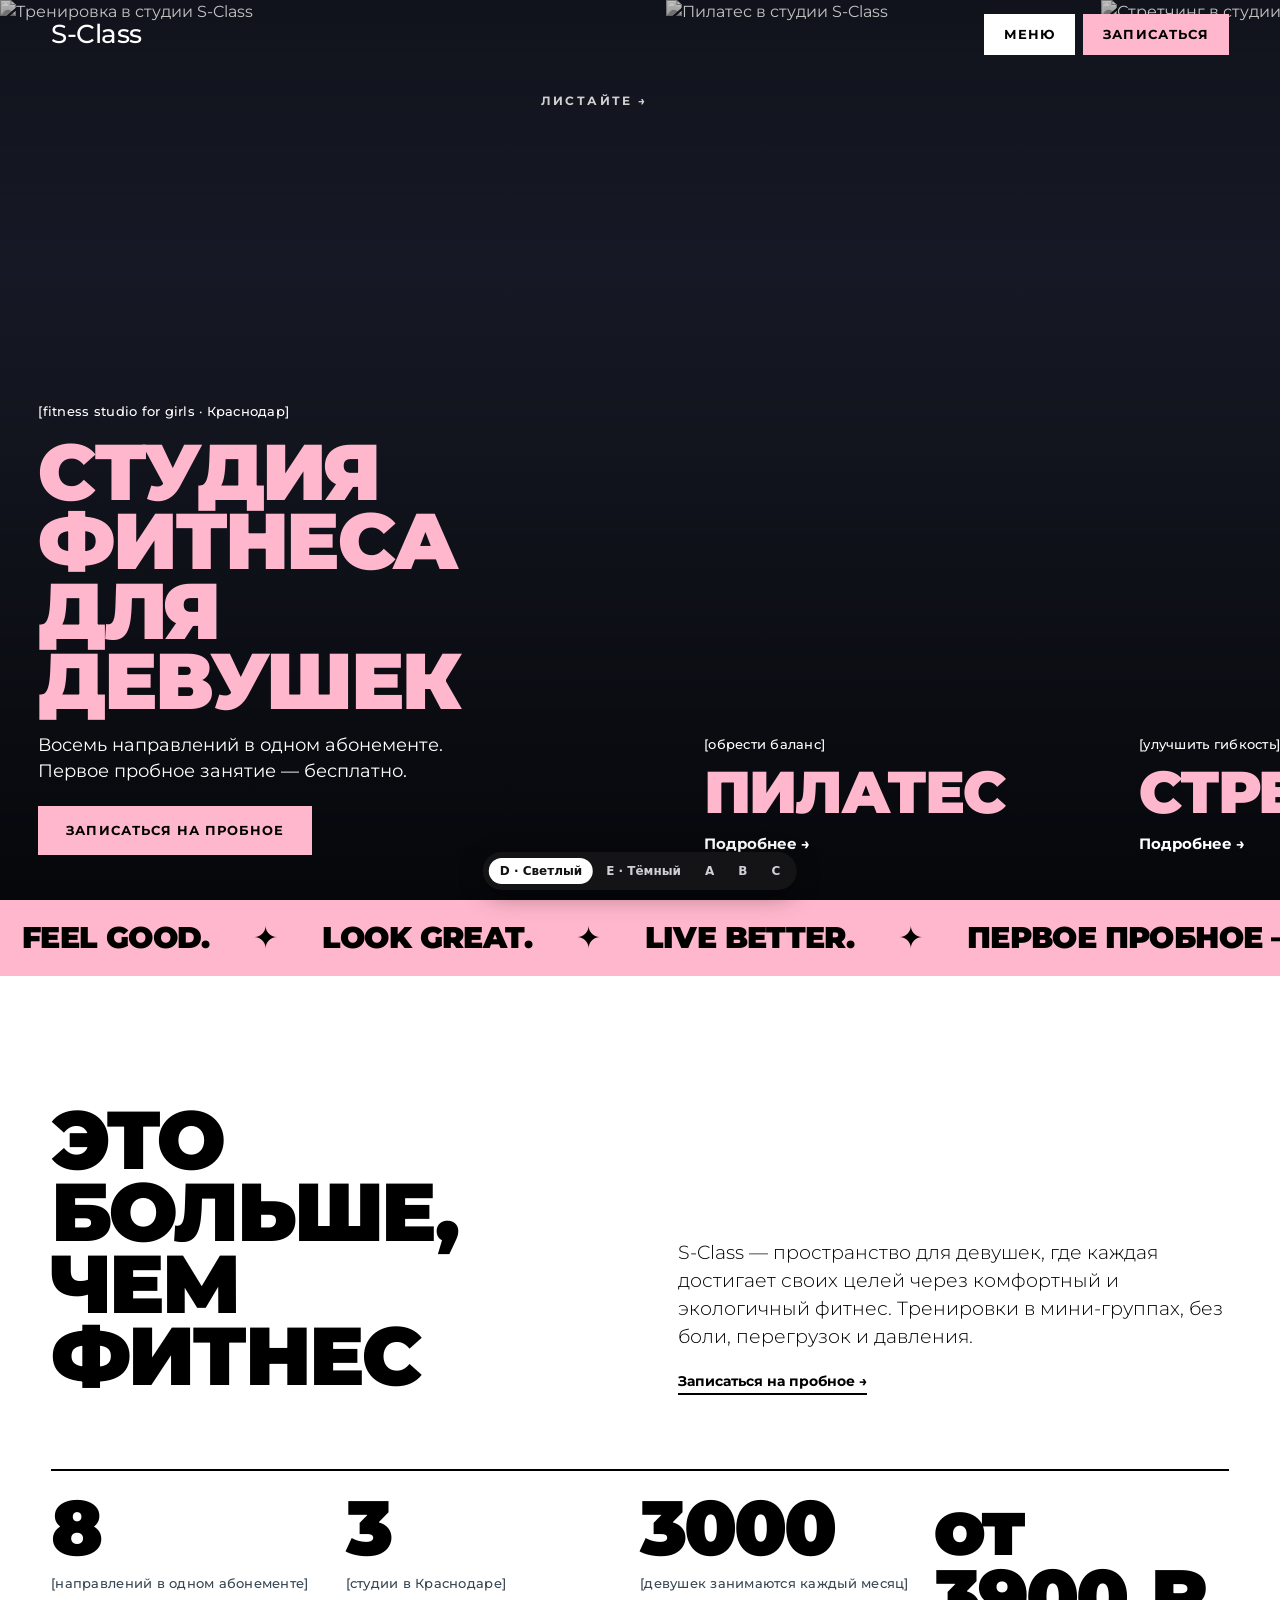
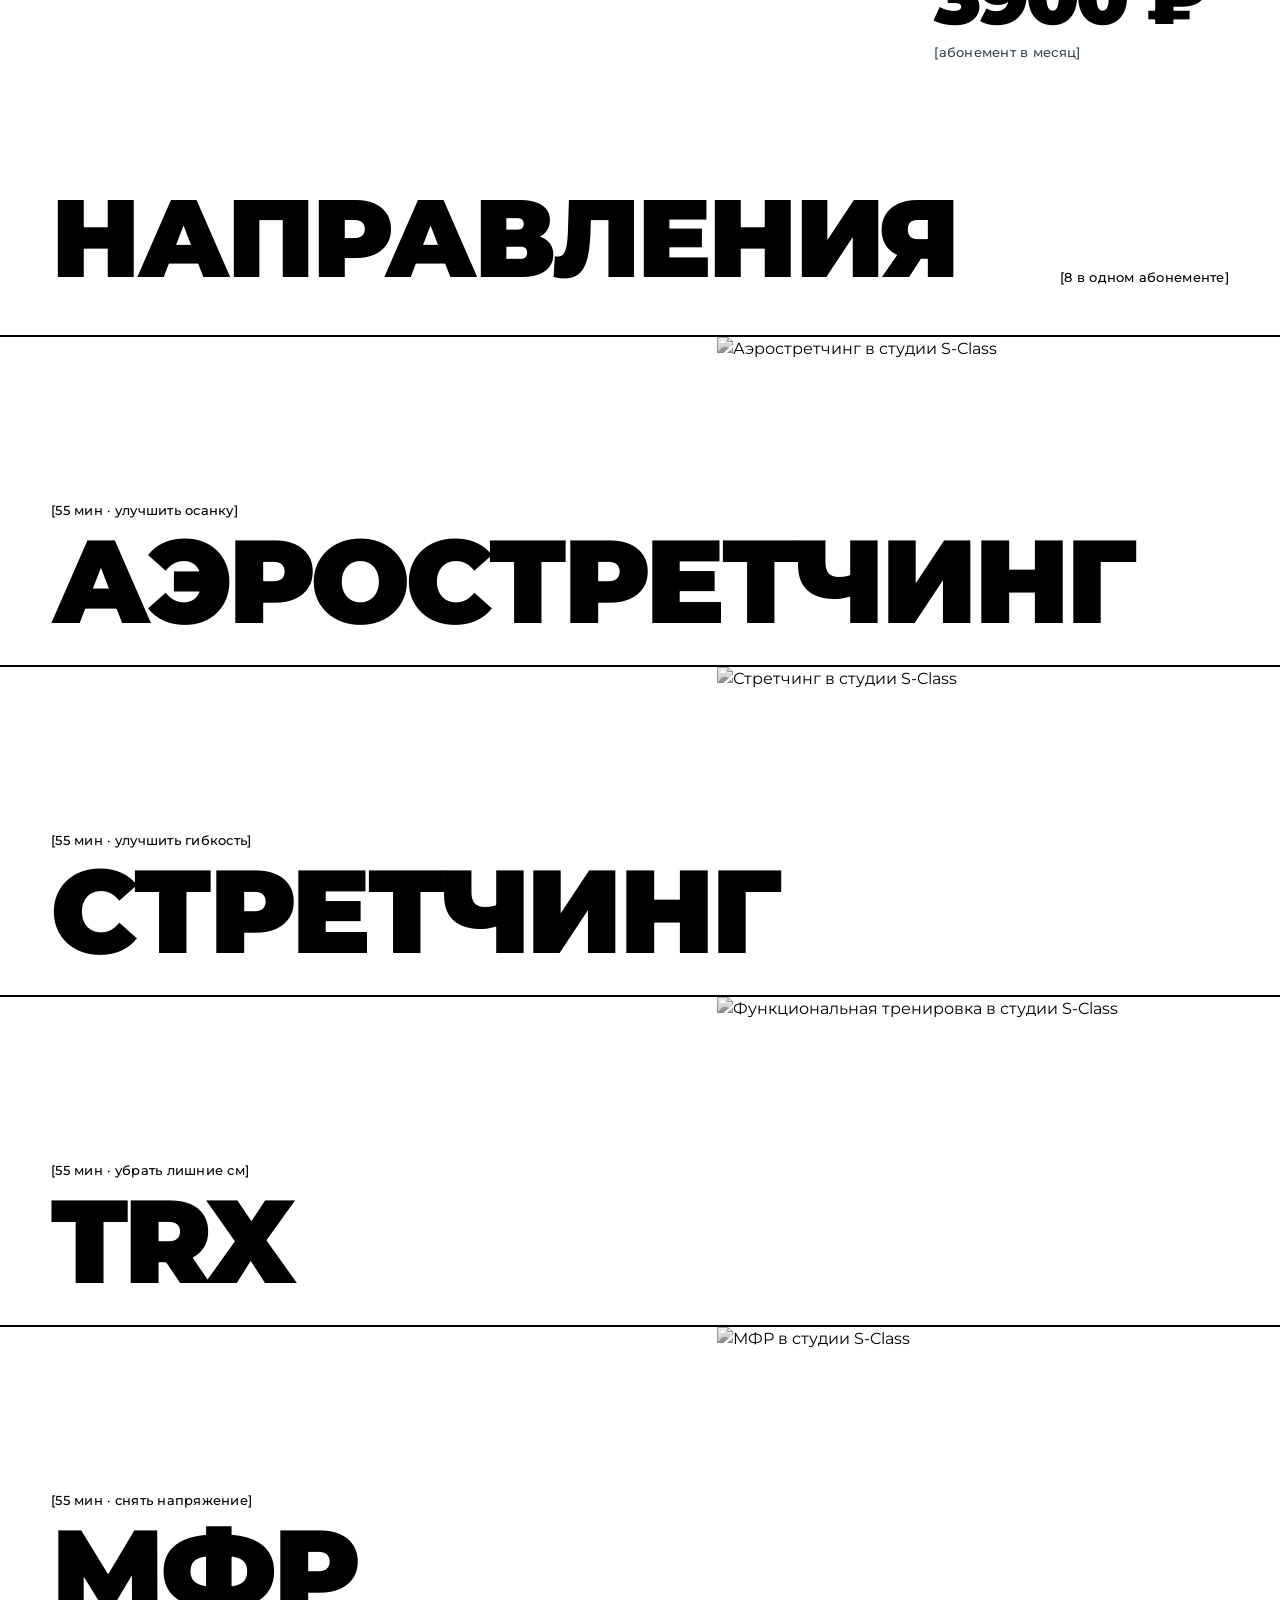
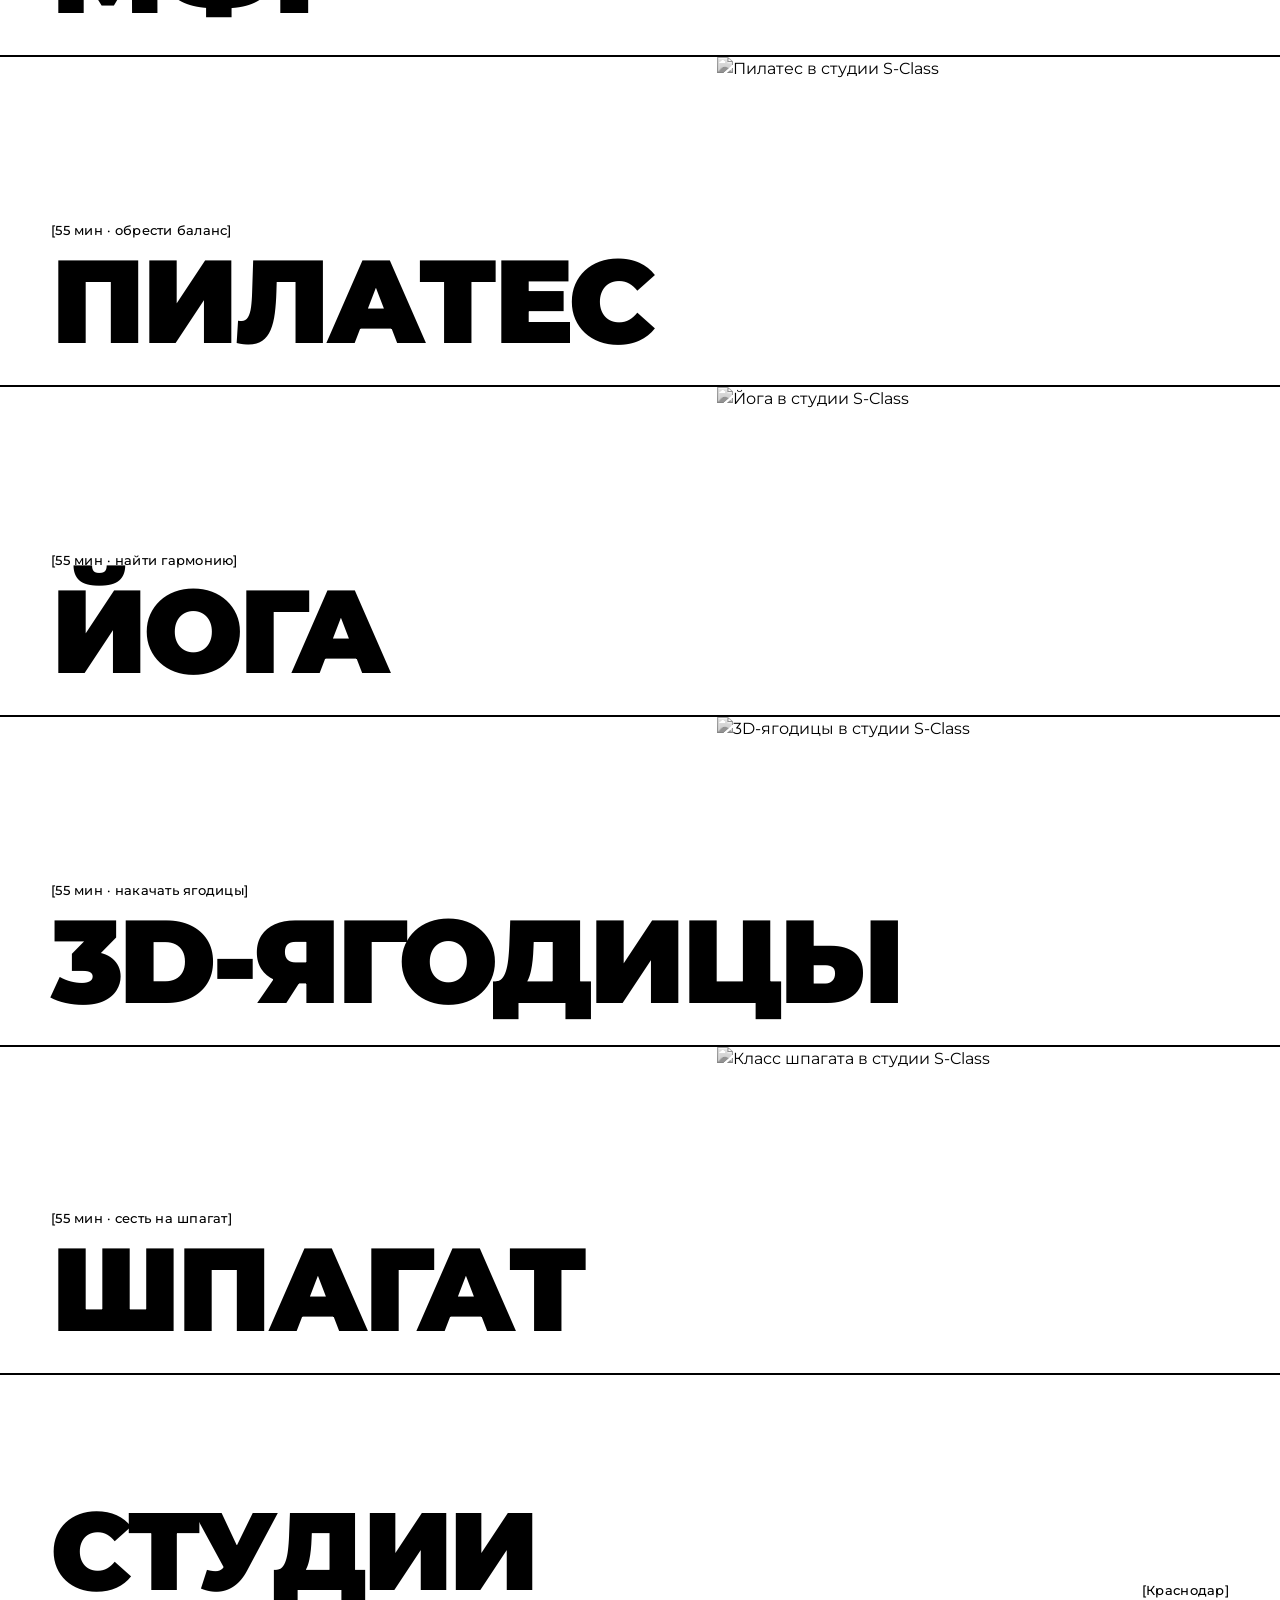
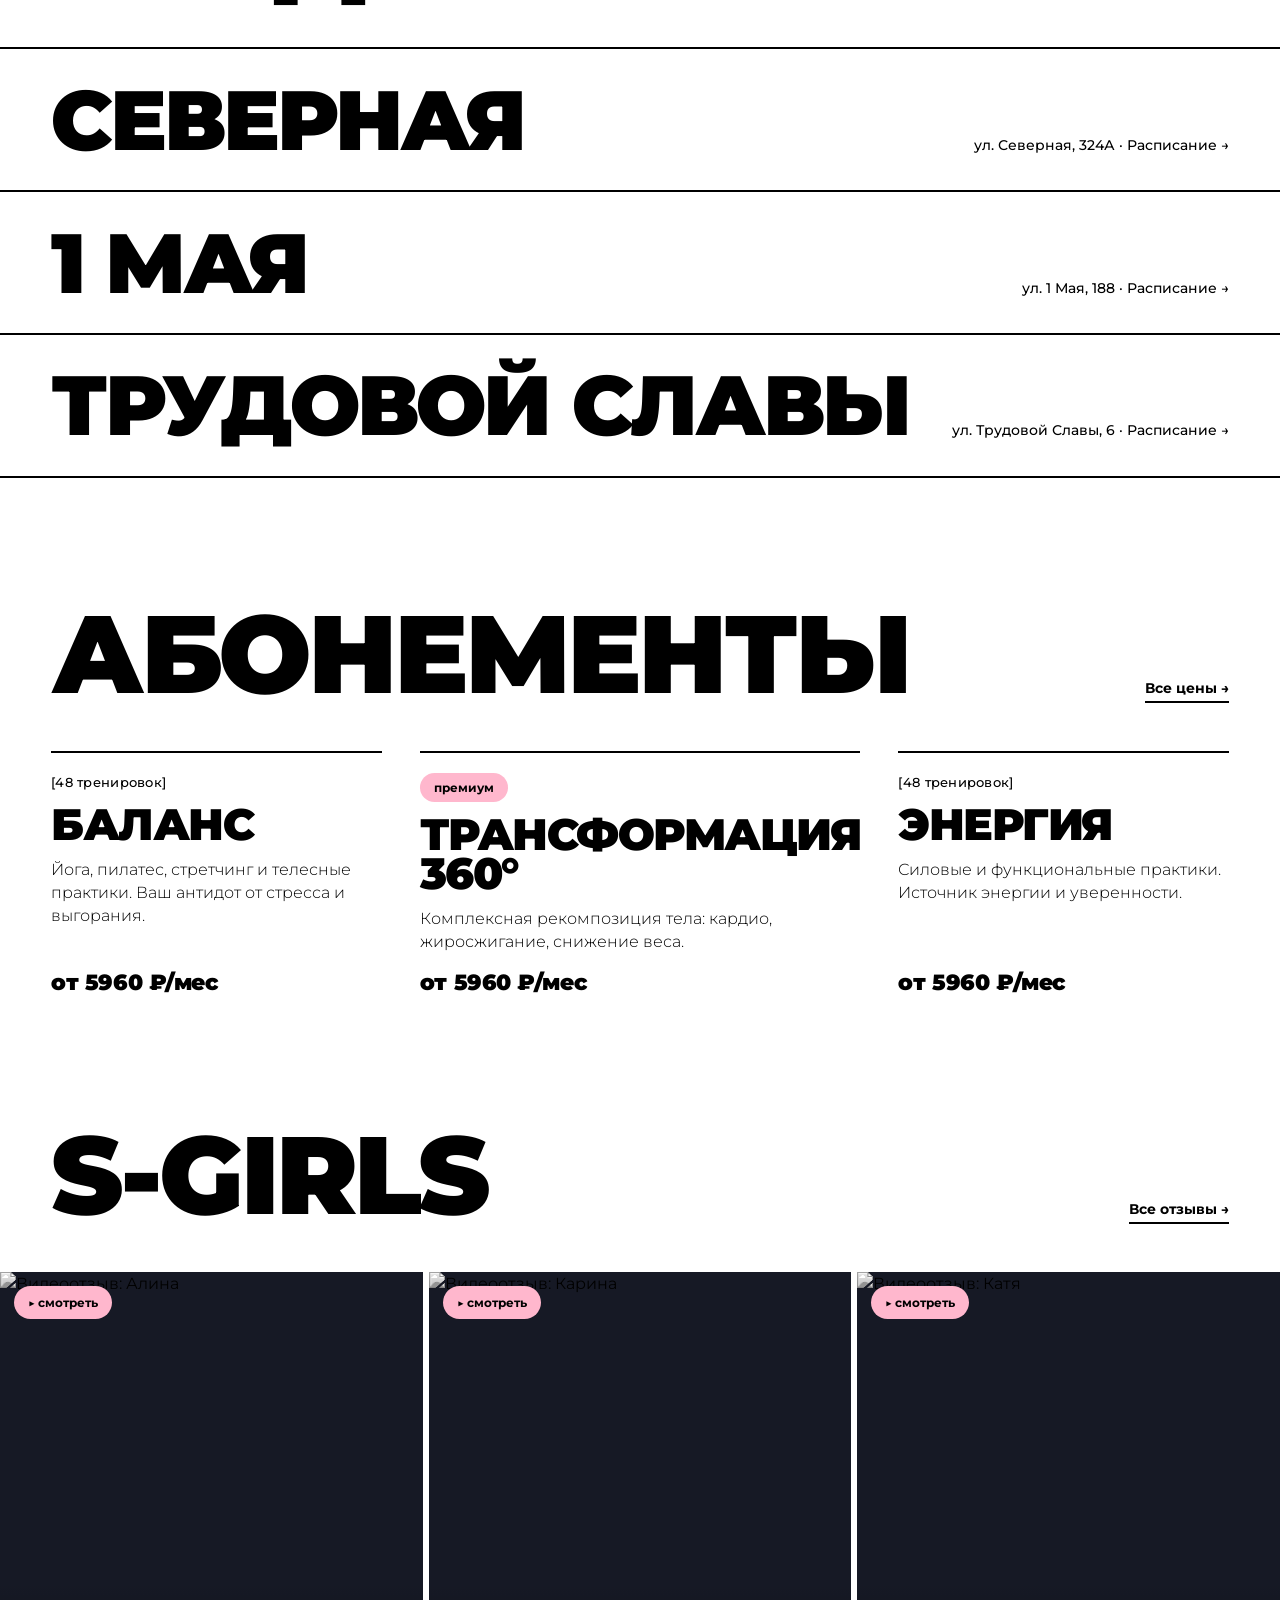
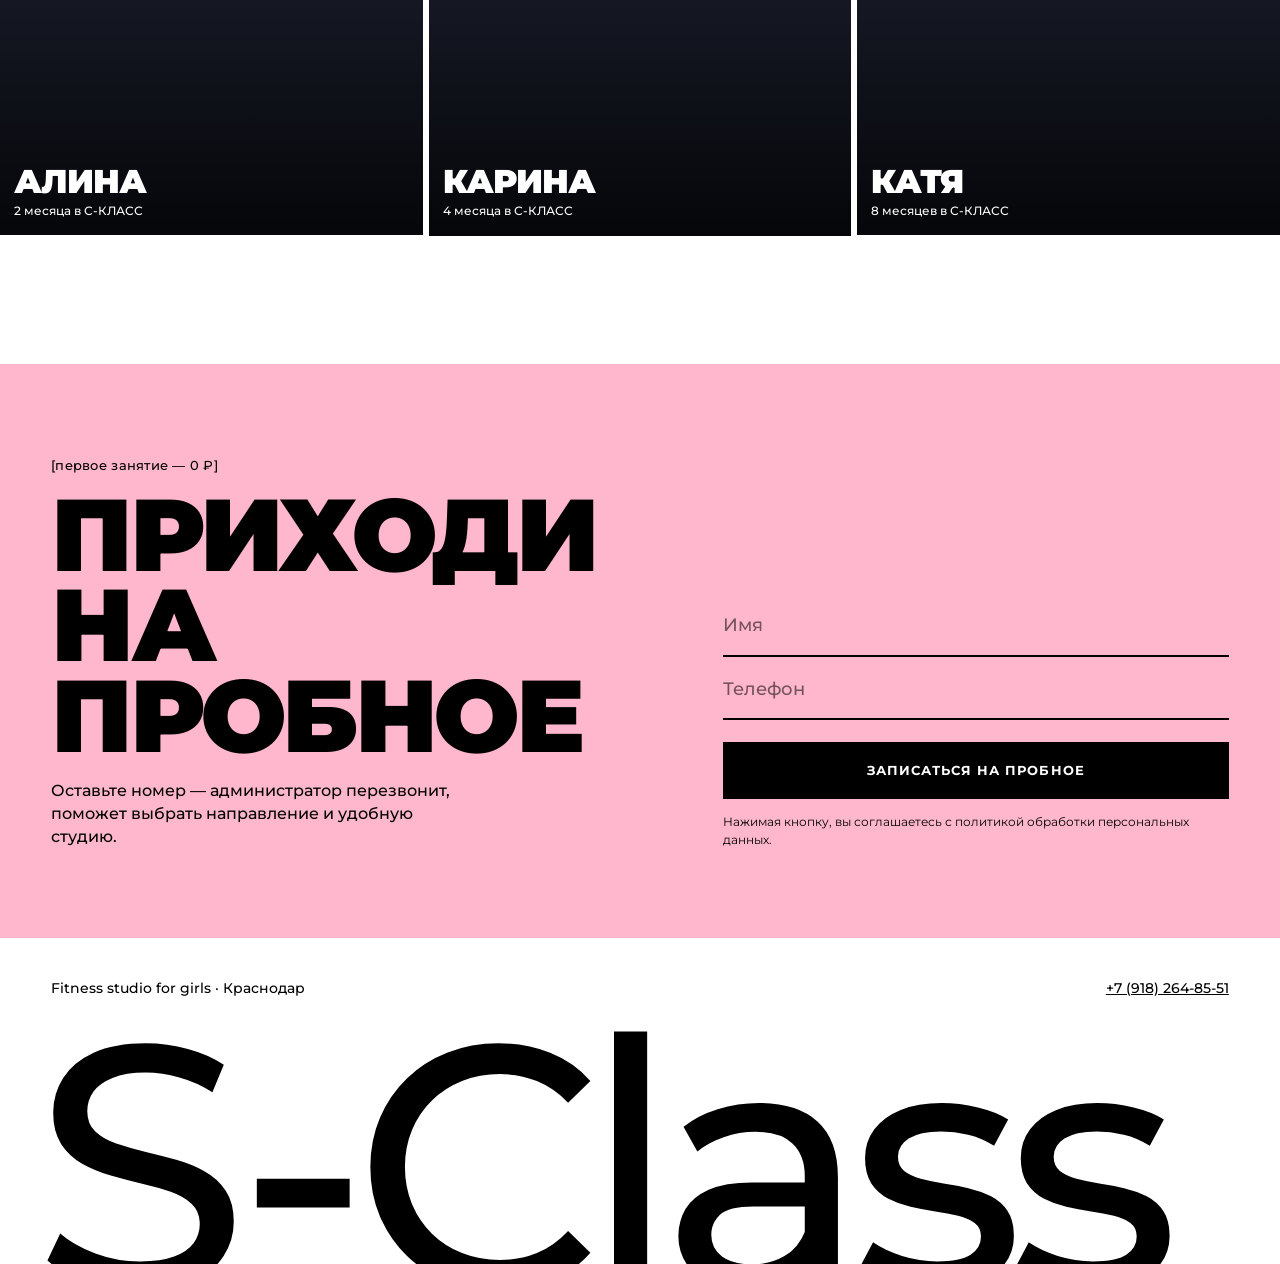
==== d.html @ 7b5b4746 "Add S-Class Krasnodar home page design variants Co-Authored-By: Claude Opus 5.5 <noreply@anthropic.c" ====
<!doctype html>
<html lang="ru">
<head>
<meta charset="utf-8">
<meta name="robots" content="noindex, nofollow">
<meta name="viewport" content="width=device-width, initial-scale=1">
<title>S-Class — фитнес-студия для девушек в Краснодаре</title>
<link rel="preconnect" href="https://fonts.googleapis.com">
<link rel="preconnect" href="https://fonts.gstatic.com" crossorigin>
<!-- Montserrat стоит вместо фирменного Muller: его нет в открытом доступе, нужны файлы шрифта -->
<link href="https://fonts.googleapis.com/css2?family=Montserrat:ital,wght@0,300;0,400;0,500;0,700;0,900;1,400&display=swap" rel="stylesheet">
<style>
  /* Палитра из брендбука */
  :root {
    --pink: #ffb7cd;        /* cherry blossom pink */
    --charcoal: #364652;
    --raisin: #161925;      /* raisin black */
    --bg: #ffffff; --ink: #000000; --muted: #364652; --line: #000000;
  }
  html[data-theme="dark"] { --bg: #000000; --ink: #ffffff; --muted: #9aa6b0; --line: #ffffff; }

  * { box-sizing: border-box; }
  html { scroll-behavior: smooth; }
  body { margin: 0; background: var(--bg); color: var(--ink); font: 400 16px/1.45 "Montserrat", system-ui, sans-serif; -webkit-font-smoothing: antialiased; overflow-x: clip; }
  img { display: block; max-width: 100%; }
  a { color: inherit; }
  .pad { padding-left: clamp(18px, 4vw, 56px); padding-right: clamp(18px, 4vw, 56px); }
  .big { font-weight: 900; text-transform: uppercase; line-height: .88; letter-spacing: -.035em; margin: 0; }
  .tag { font-size: 13px; font-weight: 500; letter-spacing: .02em; }     /* [подписи в скобках] — приём из брендбука */
  .tag::before { content: "["; } .tag::after { content: "]"; }
  .btn { display: inline-flex; align-items: center; justify-content: center; padding: 18px 28px; border: 0; background: var(--ink); color: var(--bg); font: 700 13px/1 "Montserrat", sans-serif; letter-spacing: .08em; text-transform: uppercase; text-decoration: none; cursor: pointer; transition: background .2s ease, color .2s ease; }
  .btn:hover { background: var(--pink); color: #000; }
  .arrow { font-weight: 700; font-size: 14px; text-decoration: none; border-bottom: 2px solid currentColor; padding-bottom: 3px; }

  /* Шапка: логотип и две прямоугольные кнопки, без плашки */
  header { position: fixed; top: 0; left: 0; right: 0; z-index: 30; display: flex; align-items: center; justify-content: space-between; padding-top: 14px; padding-bottom: 14px; color: #fff; transition: background .25s ease, color .25s ease; }
  header.solid { background: var(--bg); color: var(--ink); border-bottom: 2px solid var(--line); }
  .logo { font-weight: 500; font-size: 26px; letter-spacing: -.02em; text-decoration: none; }
  .head-actions { display: flex; gap: 8px; }
  header .btn { background: #fff; color: #000; padding: 14px 20px; }
  header .btn:last-child, header.solid .btn:last-child { background: var(--pink); color: #000; }
  header.solid .btn.menu { background: var(--ink); color: var(--bg); }
  /* служебный переключатель вариантов — внизу, чтобы не мешать шапке */
  .variant-switch { position: fixed !important; bottom: 10px; left: 50%; transform: translateX(-50%); border-radius: 999px; box-shadow: 0 6px 24px rgba(0,0,0,.35); }

  /* Первый экран: горизонтальные панели во всю высоту */
  .hero { display: flex; height: 100svh; min-height: 560px; overflow-x: auto; overflow-y: hidden; scroll-snap-type: x mandatory; scrollbar-width: none; }
  .hero::-webkit-scrollbar { display: none; }
  .panel { position: relative; flex: 0 0 84vw; scroll-snap-align: start; overflow: hidden; text-decoration: none; color: #fff; background: var(--raisin); }
  .panel img { position: absolute; inset: 0; width: 100%; height: 100%; object-fit: cover; filter: grayscale(1) contrast(1.08); transition: filter .6s ease, transform 1.2s ease; }
  .panel:hover img { filter: grayscale(0); transform: scale(1.03); }
  .panel::after { content: ""; position: absolute; inset: 0; background: linear-gradient(180deg, rgba(0,0,0,.25) 0%, rgba(0,0,0,0) 30%, rgba(0,0,0,.72) 100%); }
  .panel .txt { position: absolute; z-index: 1; left: clamp(18px, 3vw, 40px); right: clamp(18px, 3vw, 40px); bottom: clamp(28px, 5vh, 56px); }
  .panel h1, .panel h2 { color: var(--pink); font-size: clamp(40px, 8.4vw, 124px); }
  .panel .sub { display: block; margin-top: 14px; font-weight: 700; font-size: 15px; }
  .panel.first { flex-basis: 88vw; }
  .panel.first p { max-width: 26em; margin: 16px 0 22px; font-size: clamp(15px, 1.5vw, 18px); }
  .panel.first .btn { background: var(--pink); color: #000; }
  .panel.first .btn:hover { background: #fff; }
  .swipe { position: absolute; z-index: 2; right: 18px; top: 92px; font-size: 12px; font-weight: 700; letter-spacing: .2em; text-transform: uppercase; color: #fff; opacity: .8; }

  /* Бегущая строка — слоган из брендбука */
  .ticker { overflow: hidden; background: var(--pink); color: #000; padding: 16px 0; white-space: nowrap; }
  .ticker div { display: inline-block; font-weight: 900; font-size: clamp(18px, 2.6vw, 30px); letter-spacing: -.02em; text-transform: uppercase; animation: slide 26s linear infinite; }
  .ticker span { margin: 0 22px; }
  @keyframes slide { to { transform: translateX(-50%); } }

  section { padding-top: clamp(64px, 10vw, 140px); }
  .sec-head { display: flex; align-items: flex-end; justify-content: space-between; gap: 20px; margin-bottom: clamp(24px, 4vw, 48px); }
  .sec-head h2 { font-size: clamp(38px, 8.6vw, 132px); }

  .intro { display: grid; grid-template-columns: 1fr 1fr; gap: clamp(24px, 6vw, 96px); align-items: end; }
  .intro h2 { font-size: clamp(34px, 6.4vw, 96px); }
  .intro p { margin: 0 0 18px; font-size: clamp(16px, 1.5vw, 20px); font-weight: 300; max-width: 30em; }
  .facts { display: grid; grid-template-columns: repeat(4, 1fr); margin-top: clamp(40px, 6vw, 80px); border-top: 2px solid var(--line); }
  .fact { padding: 22px 16px 0 0; }
  .fact b { display: block; font-weight: 900; font-size: clamp(36px, 6vw, 88px); line-height: .9; letter-spacing: -.04em; }
  .fact .tag { display: block; margin-top: 12px; color: var(--muted); }

  /* Направления: строка = подпись + гигантское название поверх фото */
  .dir { position: relative; display: block; height: clamp(170px, 26vw, 330px); border-top: 2px solid var(--line); text-decoration: none; overflow: hidden; }
  .dir:last-child { border-bottom: 2px solid var(--line); }
  .dir img { position: absolute; top: 0; right: 0; width: 44%; height: 100%; object-fit: cover; filter: grayscale(1); transition: filter .5s ease, width .5s ease; }
  .dir:hover img { filter: grayscale(0); width: 52%; }
  .dir .txt { position: absolute; left: clamp(18px, 4vw, 56px); bottom: clamp(16px, 2.4vw, 32px); z-index: 1; mix-blend-mode: difference; color: #fff; }
  .dir .tag { display: block; margin-bottom: 10px; }
  .dir h3 { font-size: clamp(34px, 9.2vw, 148px); white-space: nowrap; }

  .studio { display: flex; align-items: baseline; justify-content: space-between; gap: 16px; padding: clamp(18px, 2.6vw, 34px) clamp(18px, 4vw, 56px); border-top: 2px solid var(--line); text-decoration: none; transition: background .25s ease, color .25s ease, padding .25s ease; }
  .studio:last-child { border-bottom: 2px solid var(--line); }
  .studio:hover { background: var(--pink); color: #000; padding-left: clamp(30px, 6vw, 96px); }
  .studio h3 { font-size: clamp(30px, 6.6vw, 104px); }
  .studio span { font-weight: 500; font-size: 14px; text-align: right; white-space: nowrap; }

  .progs { display: grid; grid-template-columns: repeat(3, 1fr); gap: clamp(20px, 3vw, 48px); }
  .prog { border-top: 2px solid var(--line); padding-top: 20px; display: flex; flex-direction: column; gap: 14px; }
  .prog h3 { font-size: clamp(26px, 3.4vw, 50px); }
  .prog p { margin: 0; font-weight: 300; flex: 1; }
  .prog .price { font-weight: 900; font-size: 22px; letter-spacing: -.02em; }
  .prog .pill { align-self: flex-start; padding: 6px 14px; border-radius: 999px; background: var(--pink); color: #000; font-size: 12px; font-weight: 700; }

  .revs { display: grid; grid-template-columns: repeat(3, 1fr); gap: 6px; }
  .rev { position: relative; aspect-ratio: 3 / 4; overflow: hidden; background: var(--raisin); }
  .rev img { width: 100%; height: 100%; object-fit: cover; filter: grayscale(1); transition: filter .5s ease; }
  .rev:hover img { filter: grayscale(0); }
  .rev::after { content: ""; position: absolute; inset: 0; background: linear-gradient(180deg, rgba(0,0,0,0) 55%, rgba(0,0,0,.75) 100%); pointer-events: none; }
  .rev .cap { position: absolute; z-index: 1; left: 14px; right: 14px; bottom: 14px; color: #fff; }
  .rev b { display: block; font-weight: 900; font-size: clamp(22px, 2.6vw, 36px); text-transform: uppercase; letter-spacing: -.03em; line-height: 1; }
  .rev small { font-size: 12px; font-weight: 500; }
  .rev .play { position: absolute; z-index: 1; top: 14px; left: 14px; padding: 8px 14px; border-radius: 999px; background: var(--pink); color: #000; font-size: 12px; font-weight: 700; }

  .cta { margin-top: clamp(64px, 10vw, 140px); padding-top: clamp(48px, 7vw, 96px); padding-bottom: clamp(48px, 7vw, 96px); background: var(--pink); color: #000; display: grid; grid-template-columns: 1.2fr 1fr; gap: clamp(28px, 5vw, 80px); align-items: end; }
  .cta h2 { font-size: clamp(40px, 8vw, 124px); }
  .cta p { margin: 18px 0 0; font-weight: 500; max-width: 26em; }
  form { display: grid; gap: 4px; }
  input { width: 100%; padding: 18px 0; border: 0; border-bottom: 2px solid #000; background: transparent; font: 500 18px/1.2 "Montserrat", sans-serif; color: #000; border-radius: 0; }
  input::placeholder { color: rgba(0,0,0,.55); }
  input:focus { outline: 0; border-bottom-width: 4px; }
  .cta .btn { margin-top: 18px; width: 100%; background: #000; color: #fff; padding: 22px; }
  .cta .btn:hover { background: #fff; color: #000; }
  .cta small { margin-top: 10px; font-size: 12px; }

  footer { padding-top: 40px; overflow: hidden; }
  footer .row { display: flex; flex-wrap: wrap; justify-content: space-between; gap: 14px; font-size: 14px; font-weight: 500; }
  .wordmark { font-weight: 500; font-size: 27vw; line-height: .8; letter-spacing: -.05em; white-space: nowrap; margin: 28px 0 -3vw -1.4vw; }

  /* Появление при прокрутке */
  .reveal { opacity: 0; transform: translateY(28px); transition: opacity .7s ease, transform .7s ease; }
  .reveal.in { opacity: 1; transform: none; }
  @media (prefers-reduced-motion: reduce) { .reveal { opacity: 1; transform: none; } .ticker div { animation: none; } html { scroll-behavior: auto; } }

  @media (min-width: 900px) {
    .panel { flex-basis: 34vw; } .panel.first { flex-basis: 52vw; }
    .panel h2 { font-size: clamp(40px, 4.6vw, 84px); }
    .panel h1 { font-size: clamp(56px, 6.2vw, 116px); }
  }
  @media (max-width: 760px) {
    .head-actions .menu { display: none; }
    .intro, .cta { grid-template-columns: 1fr; }
    .facts { grid-template-columns: repeat(2, 1fr); }
    .fact:nth-child(n+3) { border-top: 2px solid var(--line); margin-top: 22px; }
    .progs { grid-template-columns: 1fr; }
    .revs { grid-template-columns: repeat(3, 70vw); overflow-x: auto; scrollbar-width: none; }
    .studio { flex-direction: column; gap: 6px; }
    .studio span { text-align: left; }
    .sec-head { flex-direction: column; align-items: flex-start; }
  }
</style>
</head>
<body>

<header class="pad">
  <a class="logo" href="#">S-Class</a>
  <div class="head-actions">
    <a class="btn menu" href="#directions">Меню</a>
    <a class="btn" href="#cta">Записаться</a>
  </div>
</header>

<div class="hero" id="hero"></div>

<div class="ticker" aria-hidden="true"><div id="ticker"></div></div>

<section class="pad">
  <div class="intro reveal">
    <h2 class="big">Это больше, чем фитнес</h2>
    <div>
      <p>S-Class — пространство для девушек, где каждая достигает своих целей через комфортный и экологичный фитнес. Тренировки в мини-группах, без боли, перегрузок и давления.</p>
      <a class="arrow" href="#cta">Записаться на пробное →</a>
    </div>
  </div>
  <div class="facts reveal" id="facts"></div>
</section>

<section id="directions">
  <div class="sec-head pad reveal"><h2 class="big">Направ&shy;ления</h2><span class="tag">8 в одном абонементе</span></div>
  <div id="dirs"></div>
</section>

<section id="studios">
  <div class="sec-head pad reveal"><h2 class="big">Студии</h2><span class="tag">Краснодар</span></div>
  <div id="studioList"></div>
</section>

<section class="pad" id="programs">
  <div class="sec-head reveal"><h2 class="big">Абоне&shy;менты</h2><a class="arrow" href="#">Все цены →</a></div>
  <div class="progs reveal" id="progs"></div>
</section>

<section id="reviews">
  <div class="sec-head pad reveal"><h2 class="big">S-Girls</h2><a class="arrow" href="#">Все отзывы →</a></div>
  <div class="revs" id="revs"></div>
</section>

<div class="cta pad" id="cta">
  <div>
    <span class="tag">первое занятие — 0 ₽</span>
    <h2 class="big" style="margin-top:14px">Приходи на пробное</h2>
    <p>Оставьте номер — администратор перезвонит, поможет выбрать направление и удобную студию.</p>
  </div>
  <form>
    <input type="text" placeholder="Имя" autocomplete="name" required>
    <input type="tel" placeholder="Телефон" autocomplete="tel" required>
    <button class="btn" type="submit">Записаться на пробное</button>
    <small>Нажимая кнопку, вы соглашаетесь с политикой обработки персональных данных.</small>
  </form>
</div>

<footer class="pad">
  <div class="row"><span>Fitness studio for girls · Краснодар</span><a data-phone></a></div>
  <div class="wordmark" aria-hidden="true">S-Class</div>
</footer>

<script src="data.js"></script>
<script>
  if (new URLSearchParams(location.search).get('t') === 'dark') document.documentElement.dataset.theme = 'dark';
  const S = window.SC;
  const SHORT = { 'Функциональная тренировка': 'TRX', 'Класс шпагата': 'Шпагат' };
  const short = (n) => SHORT[n] || n;

  document.querySelectorAll('[data-phone]').forEach((a) => { a.textContent = S.phone; a.href = S.phoneHref; });

  const d = S.directions;
  document.getElementById('hero').innerHTML = `
    <div class="panel first">
      <img src="${S.hero}" alt="Тренировка в студии S-Class">
      <div class="txt">
        <span class="tag">fitness studio for girls · Краснодар</span>
        <h1 class="big" style="margin-top:14px">Студия фитнеса для девушек</h1>
        <p>Восемь направлений в одном абонементе. Первое пробное занятие — бесплатно.</p>
        <a class="btn" href="#cta">Записаться на пробное</a>
      </div>
      <span class="swipe">листайте →</span>
    </div>` +
    [d[4], d[1], d[0], d[2]].map((x) => `
    <a class="panel" href="#directions">
      <img src="${x.img}" alt="${x.name} в студии S-Class" loading="lazy">
      <div class="txt"><span class="tag">${x.goal.toLowerCase()}</span><h2 class="big" style="margin-top:12px">${short(x.name)}</h2><span class="sub">Подробнее →</span></div>
    </a>`).join('');

  const line = ['Feel good.', 'Look great.', 'Live better.', 'Первое пробное — 0 ₽'].map((t) => `<span>${t}</span><span>✦</span>`).join('');
  document.getElementById('ticker').innerHTML = line.repeat(6);

  document.getElementById('facts').innerHTML = S.facts.map((f) => `<div class="fact"><b>${f.n}</b><span class="tag">${f.t}</span></div>`).join('');
  document.getElementById('dirs').innerHTML = d.map((x) => `
    <a class="dir reveal" href="#"><img src="${x.img}" alt="${x.name} в студии S-Class" loading="lazy">
      <div class="txt"><span class="tag">55 мин · ${x.goal.toLowerCase()}</span><h3 class="big">${short(x.name)}</h3></div></a>`).join('');
  document.getElementById('studioList').innerHTML = S.studios.map((s) => `<a class="studio reveal" href="#"><h3 class="big">${s.name}</h3><span>${s.addr} · Расписание →</span></a>`).join('');
  document.getElementById('progs').innerHTML = S.programs.map((p) => `<div class="prog">${p.top ? '<span class="pill">премиум</span>' : '<span class="tag">48 тренировок</span>'}<h3 class="big">${p.name}</h3><p>${p.text}</p><div class="price">${p.price}</div></div>`).join('');
  document.getElementById('revs').innerHTML = S.reviews.map((r) => `<div class="rev"><img src="${r.img}" alt="Видеоотзыв: ${r.name}" loading="lazy"><span class="play">▶ смотреть</span><div class="cap"><div><b>${r.name}</b><small>${r.time}</small></div></div></div>`).join('');

  const head = document.querySelector('header');
  const hero = document.getElementById('hero');
  const onScroll = () => head.classList.toggle('solid', scrollY > hero.offsetHeight - 70);
  addEventListener('scroll', onScroll, { passive: true }); onScroll();

  const io = new IntersectionObserver((entries) => entries.forEach((e) => { if (e.isIntersecting) { e.target.classList.add('in'); io.unobserve(e.target); } }), { threshold: 0.12 });
  document.querySelectorAll('.reveal').forEach((el) => io.observe(el));
</script>
</body>
</html>
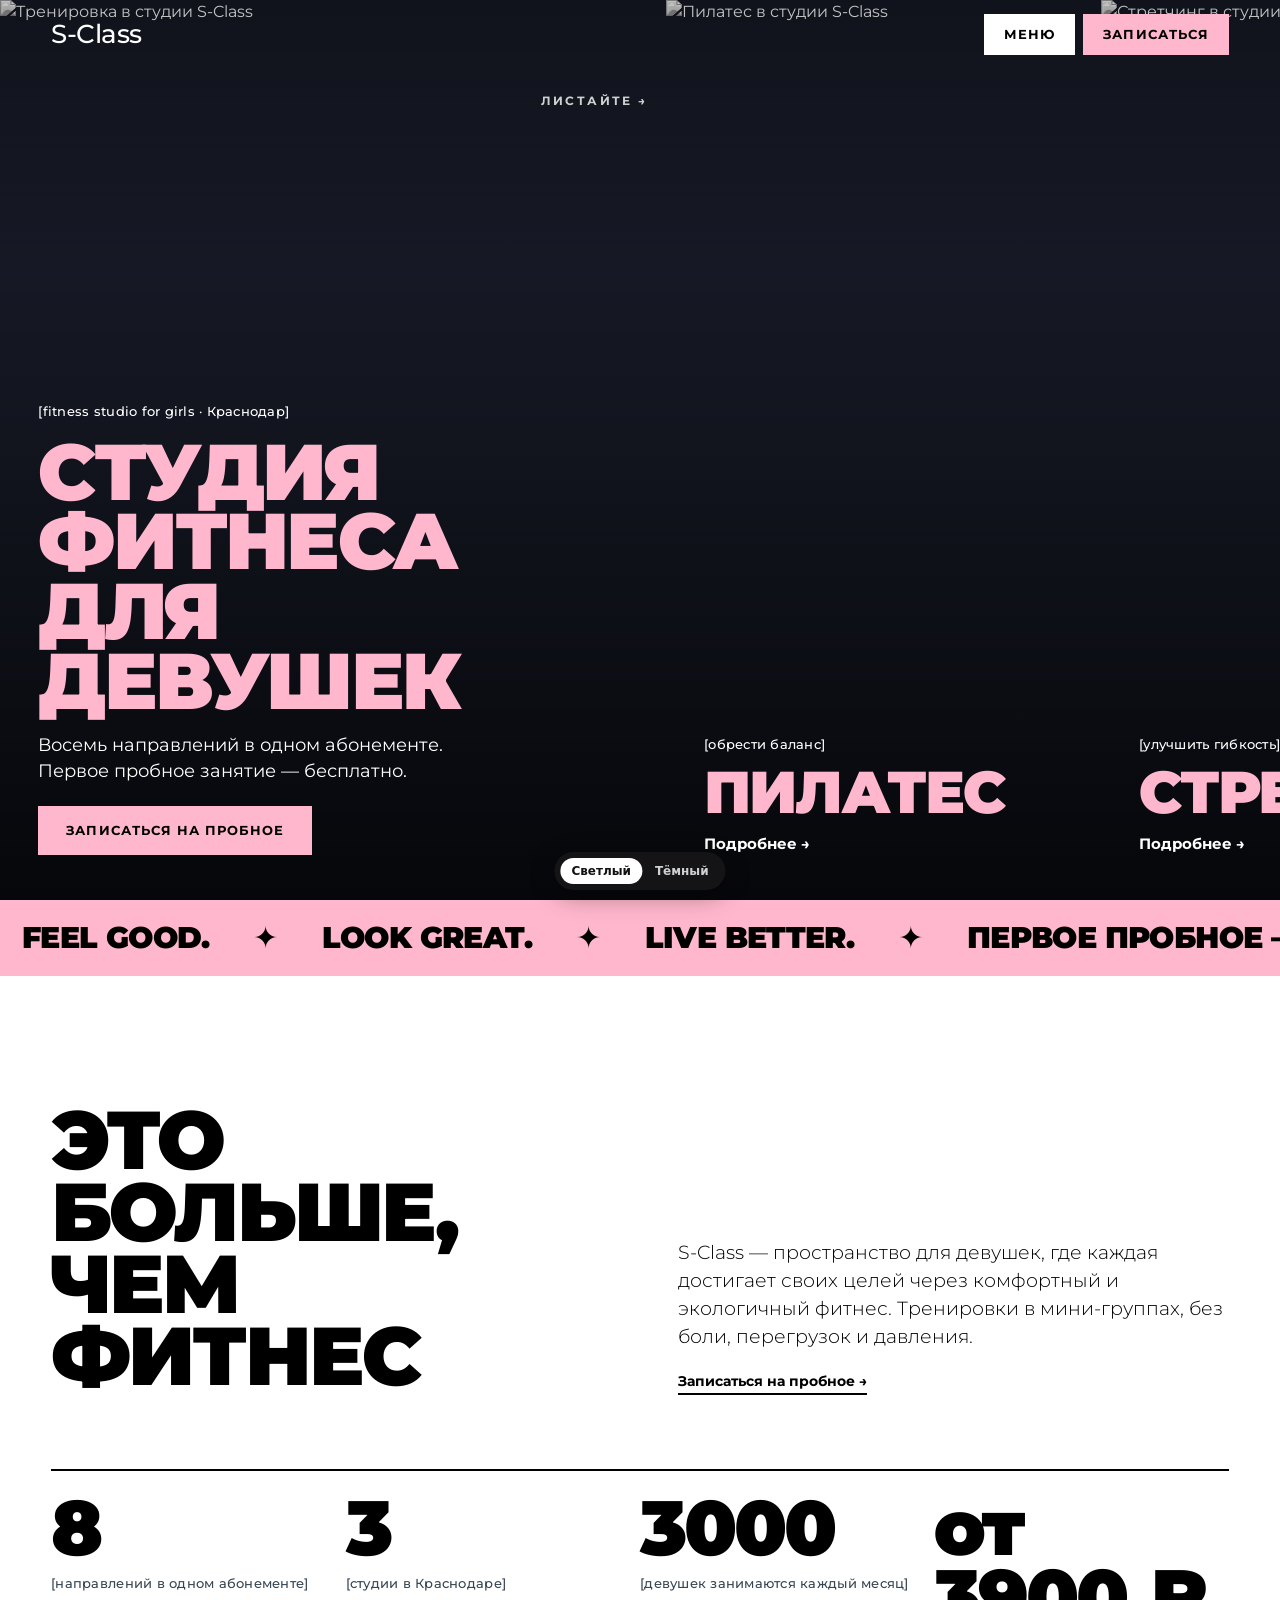
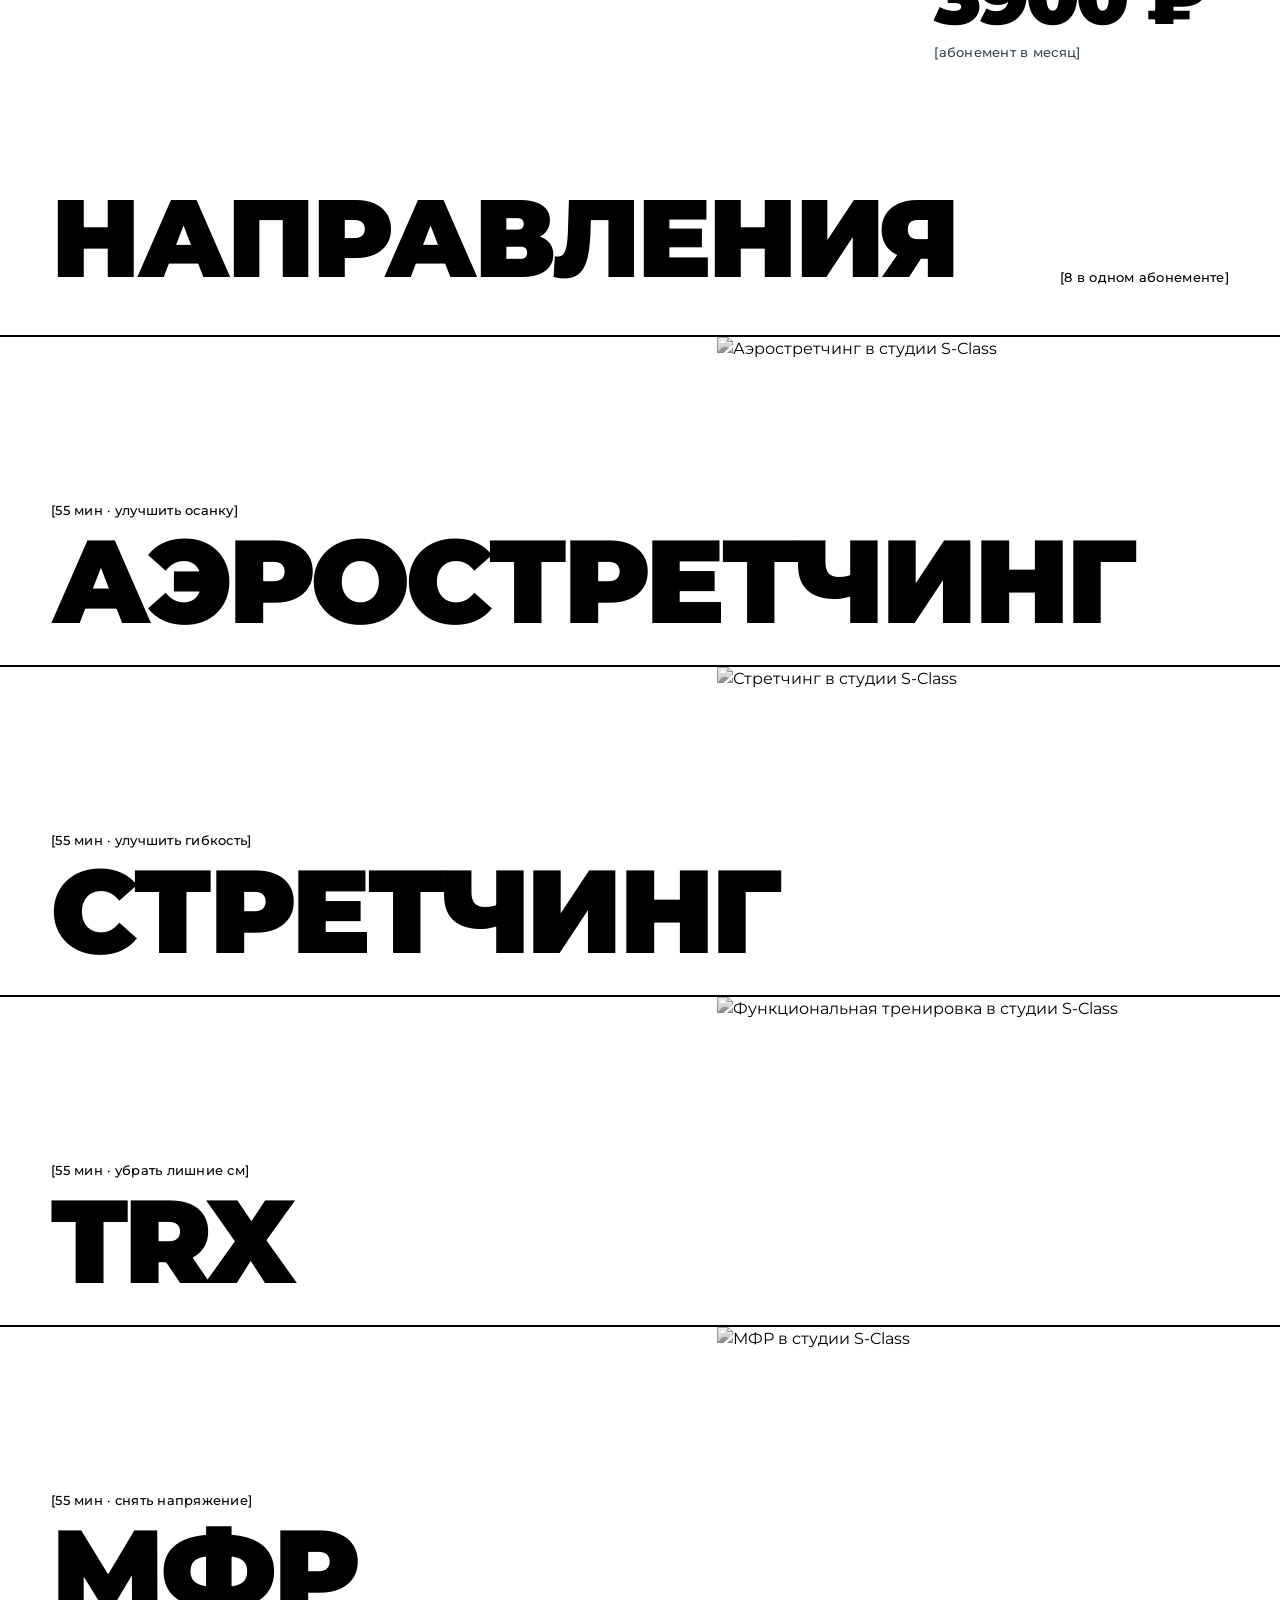
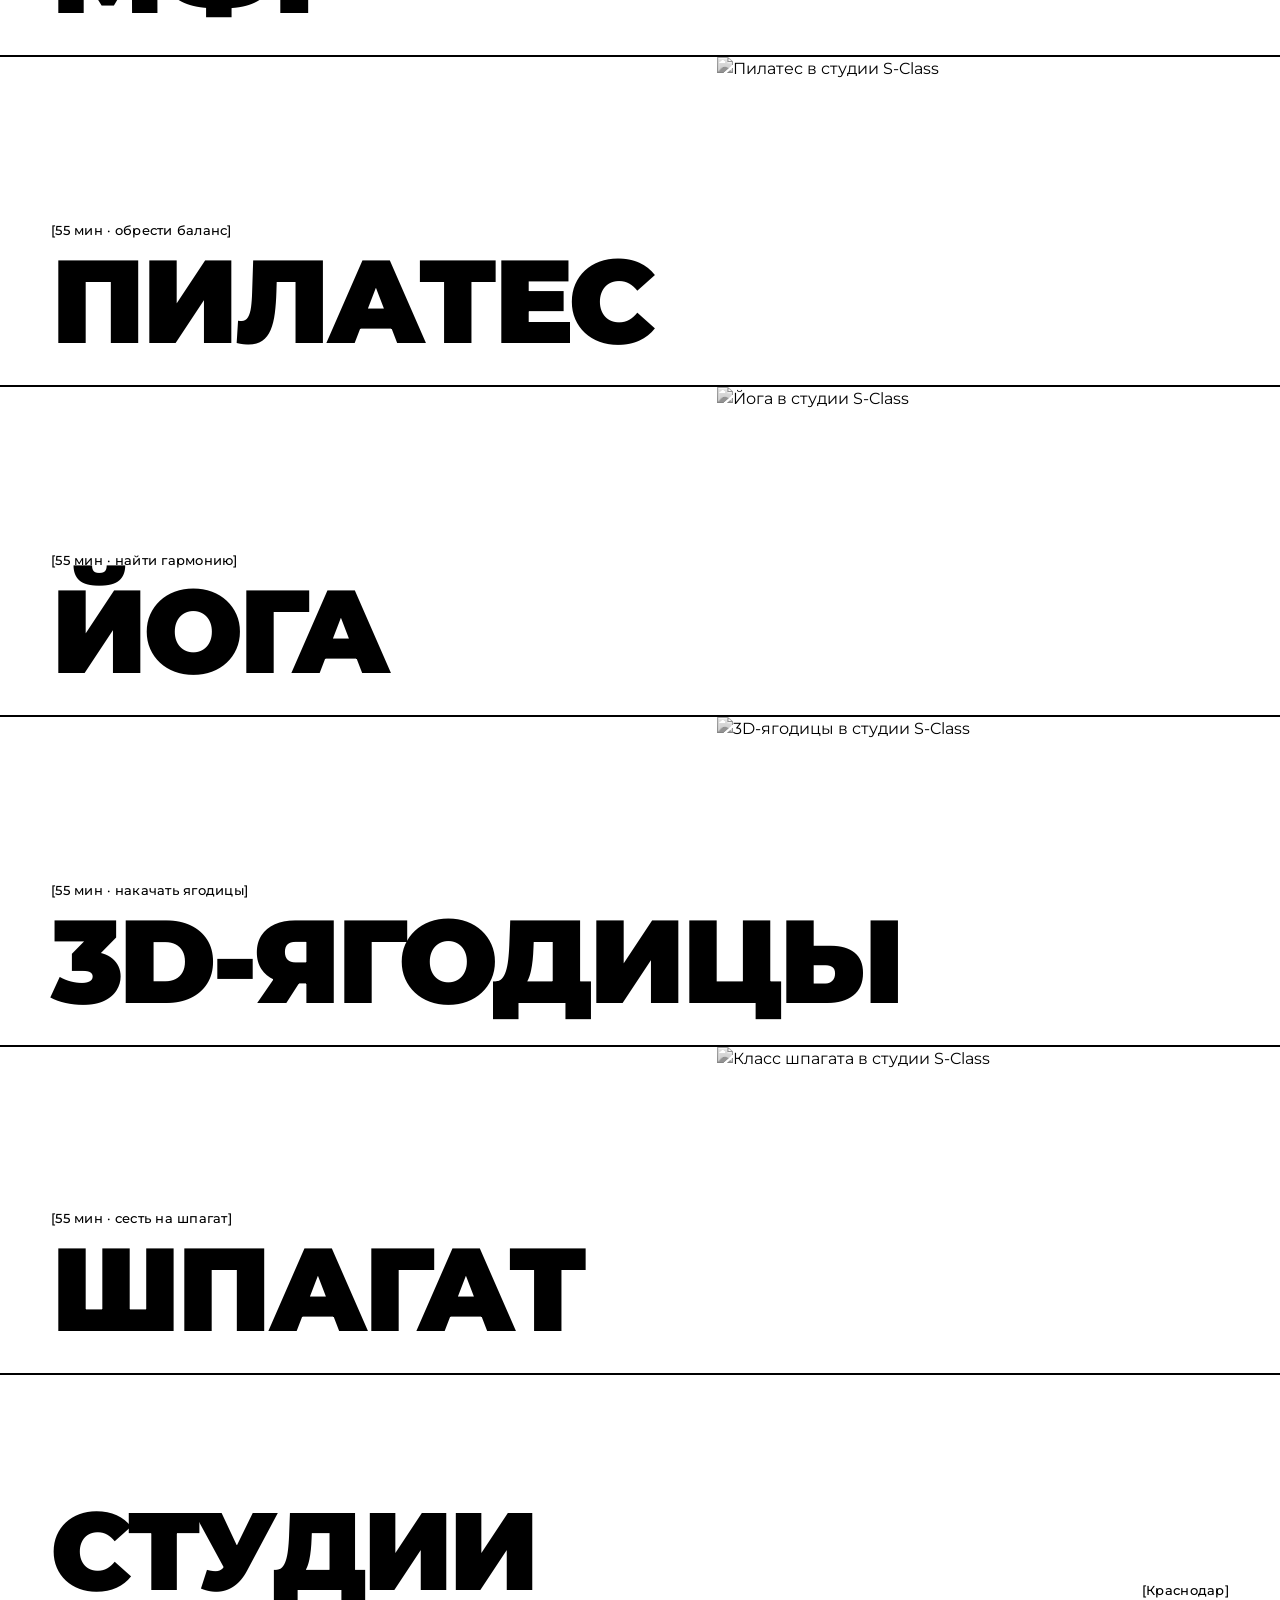
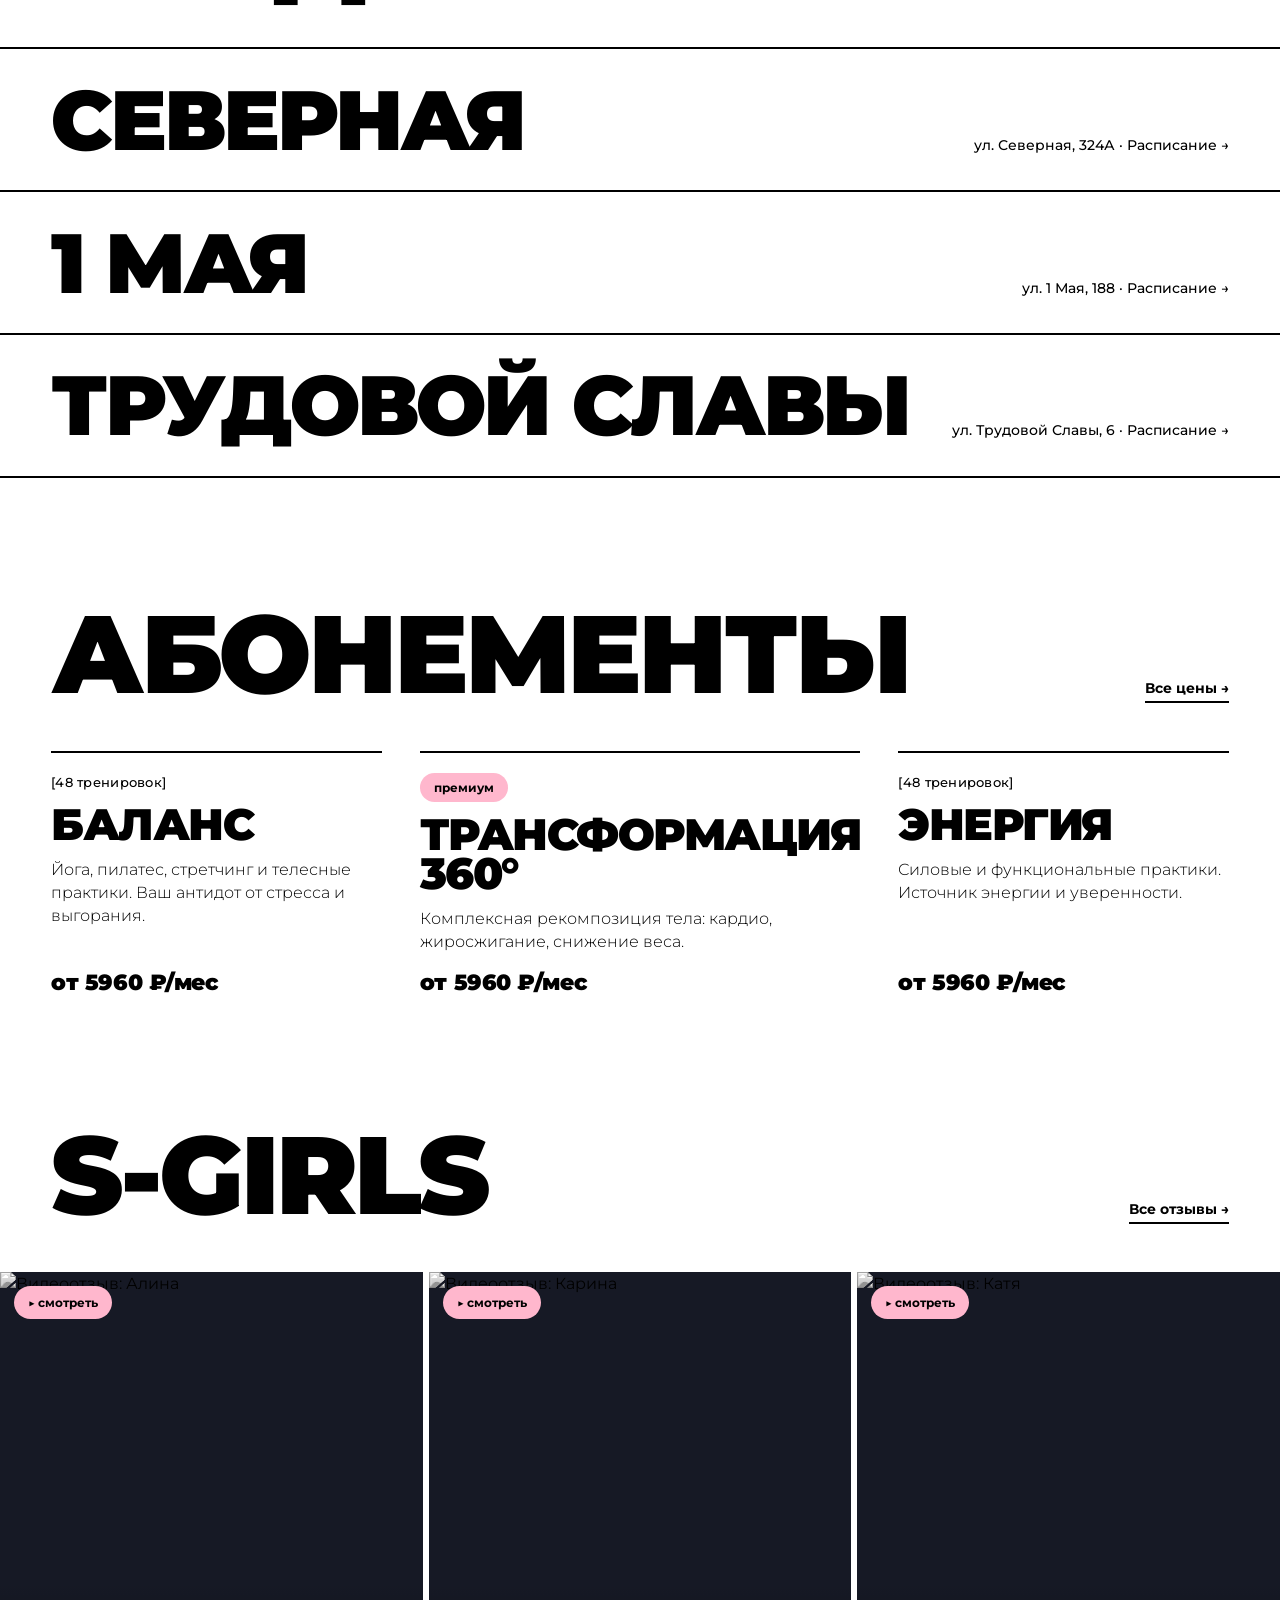
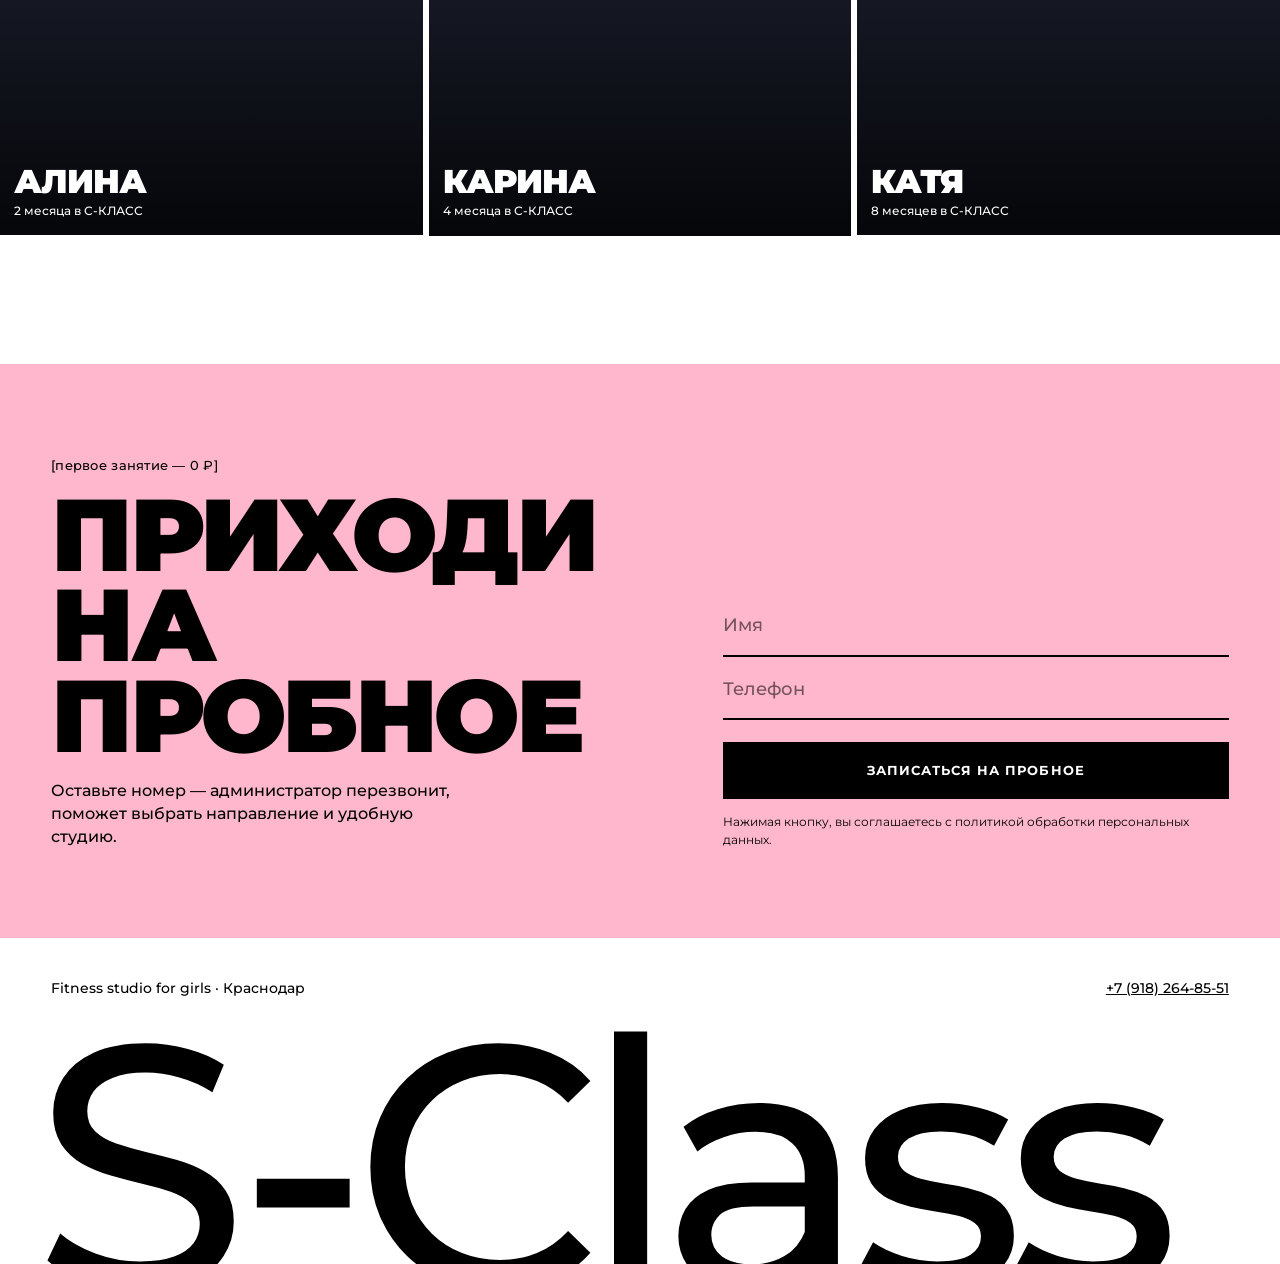
==== commit eb9289f8: "Remove variants A, B, C; make the brand-book design the home page Co-Authored-By: Claude Opus 5.5 <n" ====
--- a/d.html
+++ b/d.html
@@ -3,259 +3,8 @@
 <head>
 <meta charset="utf-8">
 <meta name="robots" content="noindex, nofollow">
-<meta name="viewport" content="width=device-width, initial-scale=1">
-<title>S-Class — фитнес-студия для девушек в Краснодаре</title>
-<link rel="preconnect" href="https://fonts.googleapis.com">
-<link rel="preconnect" href="https://fonts.gstatic.com" crossorigin>
-<!-- Montserrat стоит вместо фирменного Muller: его нет в открытом доступе, нужны файлы шрифта -->
-<link href="https://fonts.googleapis.com/css2?family=Montserrat:ital,wght@0,300;0,400;0,500;0,700;0,900;1,400&display=swap" rel="stylesheet">
-<style>
-  /* Палитра из брендбука */
-  :root {
-    --pink: #ffb7cd;        /* cherry blossom pink */
-    --charcoal: #364652;
-    --raisin: #161925;      /* raisin black */
-    --bg: #ffffff; --ink: #000000; --muted: #364652; --line: #000000;
-  }
-  html[data-theme="dark"] { --bg: #000000; --ink: #ffffff; --muted: #9aa6b0; --line: #ffffff; }
-
-  * { box-sizing: border-box; }
-  html { scroll-behavior: smooth; }
-  body { margin: 0; background: var(--bg); color: var(--ink); font: 400 16px/1.45 "Montserrat", system-ui, sans-serif; -webkit-font-smoothing: antialiased; overflow-x: clip; }
-  img { display: block; max-width: 100%; }
-  a { color: inherit; }
-  .pad { padding-left: clamp(18px, 4vw, 56px); padding-right: clamp(18px, 4vw, 56px); }
-  .big { font-weight: 900; text-transform: uppercase; line-height: .88; letter-spacing: -.035em; margin: 0; }
-  .tag { font-size: 13px; font-weight: 500; letter-spacing: .02em; }     /* [подписи в скобках] — приём из брендбука */
-  .tag::before { content: "["; } .tag::after { content: "]"; }
-  .btn { display: inline-flex; align-items: center; justify-content: center; padding: 18px 28px; border: 0; background: var(--ink); color: var(--bg); font: 700 13px/1 "Montserrat", sans-serif; letter-spacing: .08em; text-transform: uppercase; text-decoration: none; cursor: pointer; transition: background .2s ease, color .2s ease; }
-  .btn:hover { background: var(--pink); color: #000; }
-  .arrow { font-weight: 700; font-size: 14px; text-decoration: none; border-bottom: 2px solid currentColor; padding-bottom: 3px; }
-
-  /* Шапка: логотип и две прямоугольные кнопки, без плашки */
-  header { position: fixed; top: 0; left: 0; right: 0; z-index: 30; display: flex; align-items: center; justify-content: space-between; padding-top: 14px; padding-bottom: 14px; color: #fff; transition: background .25s ease, color .25s ease; }
-  header.solid { background: var(--bg); color: var(--ink); border-bottom: 2px solid var(--line); }
-  .logo { font-weight: 500; font-size: 26px; letter-spacing: -.02em; text-decoration: none; }
-  .head-actions { display: flex; gap: 8px; }
-  header .btn { background: #fff; color: #000; padding: 14px 20px; }
-  header .btn:last-child, header.solid .btn:last-child { background: var(--pink); color: #000; }
-  header.solid .btn.menu { background: var(--ink); color: var(--bg); }
-  /* служебный переключатель вариантов — внизу, чтобы не мешать шапке */
-  .variant-switch { position: fixed !important; bottom: 10px; left: 50%; transform: translateX(-50%); border-radius: 999px; box-shadow: 0 6px 24px rgba(0,0,0,.35); }
-
-  /* Первый экран: горизонтальные панели во всю высоту */
-  .hero { display: flex; height: 100svh; min-height: 560px; overflow-x: auto; overflow-y: hidden; scroll-snap-type: x mandatory; scrollbar-width: none; }
-  .hero::-webkit-scrollbar { display: none; }
-  .panel { position: relative; flex: 0 0 84vw; scroll-snap-align: start; overflow: hidden; text-decoration: none; color: #fff; background: var(--raisin); }
-  .panel img { position: absolute; inset: 0; width: 100%; height: 100%; object-fit: cover; filter: grayscale(1) contrast(1.08); transition: filter .6s ease, transform 1.2s ease; }
-  .panel:hover img { filter: grayscale(0); transform: scale(1.03); }
-  .panel::after { content: ""; position: absolute; inset: 0; background: linear-gradient(180deg, rgba(0,0,0,.25) 0%, rgba(0,0,0,0) 30%, rgba(0,0,0,.72) 100%); }
-  .panel .txt { position: absolute; z-index: 1; left: clamp(18px, 3vw, 40px); right: clamp(18px, 3vw, 40px); bottom: clamp(28px, 5vh, 56px); }
-  .panel h1, .panel h2 { color: var(--pink); font-size: clamp(40px, 8.4vw, 124px); }
-  .panel .sub { display: block; margin-top: 14px; font-weight: 700; font-size: 15px; }
-  .panel.first { flex-basis: 88vw; }
-  .panel.first p { max-width: 26em; margin: 16px 0 22px; font-size: clamp(15px, 1.5vw, 18px); }
-  .panel.first .btn { background: var(--pink); color: #000; }
-  .panel.first .btn:hover { background: #fff; }
-  .swipe { position: absolute; z-index: 2; right: 18px; top: 92px; font-size: 12px; font-weight: 700; letter-spacing: .2em; text-transform: uppercase; color: #fff; opacity: .8; }
-
-  /* Бегущая строка — слоган из брендбука */
-  .ticker { overflow: hidden; background: var(--pink); color: #000; padding: 16px 0; white-space: nowrap; }
-  .ticker div { display: inline-block; font-weight: 900; font-size: clamp(18px, 2.6vw, 30px); letter-spacing: -.02em; text-transform: uppercase; animation: slide 26s linear infinite; }
-  .ticker span { margin: 0 22px; }
-  @keyframes slide { to { transform: translateX(-50%); } }
-
-  section { padding-top: clamp(64px, 10vw, 140px); }
-  .sec-head { display: flex; align-items: flex-end; justify-content: space-between; gap: 20px; margin-bottom: clamp(24px, 4vw, 48px); }
-  .sec-head h2 { font-size: clamp(38px, 8.6vw, 132px); }
-
-  .intro { display: grid; grid-template-columns: 1fr 1fr; gap: clamp(24px, 6vw, 96px); align-items: end; }
-  .intro h2 { font-size: clamp(34px, 6.4vw, 96px); }
-  .intro p { margin: 0 0 18px; font-size: clamp(16px, 1.5vw, 20px); font-weight: 300; max-width: 30em; }
-  .facts { display: grid; grid-template-columns: repeat(4, 1fr); margin-top: clamp(40px, 6vw, 80px); border-top: 2px solid var(--line); }
-  .fact { padding: 22px 16px 0 0; }
-  .fact b { display: block; font-weight: 900; font-size: clamp(36px, 6vw, 88px); line-height: .9; letter-spacing: -.04em; }
-  .fact .tag { display: block; margin-top: 12px; color: var(--muted); }
-
-  /* Направления: строка = подпись + гигантское название поверх фото */
-  .dir { position: relative; display: block; height: clamp(170px, 26vw, 330px); border-top: 2px solid var(--line); text-decoration: none; overflow: hidden; }
-  .dir:last-child { border-bottom: 2px solid var(--line); }
-  .dir img { position: absolute; top: 0; right: 0; width: 44%; height: 100%; object-fit: cover; filter: grayscale(1); transition: filter .5s ease, width .5s ease; }
-  .dir:hover img { filter: grayscale(0); width: 52%; }
-  .dir .txt { position: absolute; left: clamp(18px, 4vw, 56px); bottom: clamp(16px, 2.4vw, 32px); z-index: 1; mix-blend-mode: difference; color: #fff; }
-  .dir .tag { display: block; margin-bottom: 10px; }
-  .dir h3 { font-size: clamp(34px, 9.2vw, 148px); white-space: nowrap; }
-
-  .studio { display: flex; align-items: baseline; justify-content: space-between; gap: 16px; padding: clamp(18px, 2.6vw, 34px) clamp(18px, 4vw, 56px); border-top: 2px solid var(--line); text-decoration: none; transition: background .25s ease, color .25s ease, padding .25s ease; }
-  .studio:last-child { border-bottom: 2px solid var(--line); }
-  .studio:hover { background: var(--pink); color: #000; padding-left: clamp(30px, 6vw, 96px); }
-  .studio h3 { font-size: clamp(30px, 6.6vw, 104px); }
-  .studio span { font-weight: 500; font-size: 14px; text-align: right; white-space: nowrap; }
-
-  .progs { display: grid; grid-template-columns: repeat(3, 1fr); gap: clamp(20px, 3vw, 48px); }
-  .prog { border-top: 2px solid var(--line); padding-top: 20px; display: flex; flex-direction: column; gap: 14px; }
-  .prog h3 { font-size: clamp(26px, 3.4vw, 50px); }
-  .prog p { margin: 0; font-weight: 300; flex: 1; }
-  .prog .price { font-weight: 900; font-size: 22px; letter-spacing: -.02em; }
-  .prog .pill { align-self: flex-start; padding: 6px 14px; border-radius: 999px; background: var(--pink); color: #000; font-size: 12px; font-weight: 700; }
-
-  .revs { display: grid; grid-template-columns: repeat(3, 1fr); gap: 6px; }
-  .rev { position: relative; aspect-ratio: 3 / 4; overflow: hidden; background: var(--raisin); }
-  .rev img { width: 100%; height: 100%; object-fit: cover; filter: grayscale(1); transition: filter .5s ease; }
-  .rev:hover img { filter: grayscale(0); }
-  .rev::after { content: ""; position: absolute; inset: 0; background: linear-gradient(180deg, rgba(0,0,0,0) 55%, rgba(0,0,0,.75) 100%); pointer-events: none; }
-  .rev .cap { position: absolute; z-index: 1; left: 14px; right: 14px; bottom: 14px; color: #fff; }
-  .rev b { display: block; font-weight: 900; font-size: clamp(22px, 2.6vw, 36px); text-transform: uppercase; letter-spacing: -.03em; line-height: 1; }
-  .rev small { font-size: 12px; font-weight: 500; }
-  .rev .play { position: absolute; z-index: 1; top: 14px; left: 14px; padding: 8px 14px; border-radius: 999px; background: var(--pink); color: #000; font-size: 12px; font-weight: 700; }
-
-  .cta { margin-top: clamp(64px, 10vw, 140px); padding-top: clamp(48px, 7vw, 96px); padding-bottom: clamp(48px, 7vw, 96px); background: var(--pink); color: #000; display: grid; grid-template-columns: 1.2fr 1fr; gap: clamp(28px, 5vw, 80px); align-items: end; }
-  .cta h2 { font-size: clamp(40px, 8vw, 124px); }
-  .cta p { margin: 18px 0 0; font-weight: 500; max-width: 26em; }
-  form { display: grid; gap: 4px; }
-  input { width: 100%; padding: 18px 0; border: 0; border-bottom: 2px solid #000; background: transparent; font: 500 18px/1.2 "Montserrat", sans-serif; color: #000; border-radius: 0; }
-  input::placeholder { color: rgba(0,0,0,.55); }
-  input:focus { outline: 0; border-bottom-width: 4px; }
-  .cta .btn { margin-top: 18px; width: 100%; background: #000; color: #fff; padding: 22px; }
-  .cta .btn:hover { background: #fff; color: #000; }
-  .cta small { margin-top: 10px; font-size: 12px; }
-
-  footer { padding-top: 40px; overflow: hidden; }
-  footer .row { display: flex; flex-wrap: wrap; justify-content: space-between; gap: 14px; font-size: 14px; font-weight: 500; }
-  .wordmark { font-weight: 500; font-size: 27vw; line-height: .8; letter-spacing: -.05em; white-space: nowrap; margin: 28px 0 -3vw -1.4vw; }
-
-  /* Появление при прокрутке */
-  .reveal { opacity: 0; transform: translateY(28px); transition: opacity .7s ease, transform .7s ease; }
-  .reveal.in { opacity: 1; transform: none; }
-  @media (prefers-reduced-motion: reduce) { .reveal { opacity: 1; transform: none; } .ticker div { animation: none; } html { scroll-behavior: auto; } }
-
-  @media (min-width: 900px) {
-    .panel { flex-basis: 34vw; } .panel.first { flex-basis: 52vw; }
-    .panel h2 { font-size: clamp(40px, 4.6vw, 84px); }
-    .panel h1 { font-size: clamp(56px, 6.2vw, 116px); }
-  }
-  @media (max-width: 760px) {
-    .head-actions .menu { display: none; }
-    .intro, .cta { grid-template-columns: 1fr; }
-    .facts { grid-template-columns: repeat(2, 1fr); }
-    .fact:nth-child(n+3) { border-top: 2px solid var(--line); margin-top: 22px; }
-    .progs { grid-template-columns: 1fr; }
-    .revs { grid-template-columns: repeat(3, 70vw); overflow-x: auto; scrollbar-width: none; }
-    .studio { flex-direction: column; gap: 6px; }
-    .studio span { text-align: left; }
-    .sec-head { flex-direction: column; align-items: flex-start; }
-  }
-</style>
+<title>S-Class</title>
+<script>location.replace('./' + location.search);</script>
 </head>
-<body>
-
-<header class="pad">
-  <a class="logo" href="#">S-Class</a>
-  <div class="head-actions">
-    <a class="btn menu" href="#directions">Меню</a>
-    <a class="btn" href="#cta">Записаться</a>
-  </div>
-</header>
-
-<div class="hero" id="hero"></div>
-
-<div class="ticker" aria-hidden="true"><div id="ticker"></div></div>
-
-<section class="pad">
-  <div class="intro reveal">
-    <h2 class="big">Это больше, чем фитнес</h2>
-    <div>
-      <p>S-Class — пространство для девушек, где каждая достигает своих целей через комфортный и экологичный фитнес. Тренировки в мини-группах, без боли, перегрузок и давления.</p>
-      <a class="arrow" href="#cta">Записаться на пробное →</a>
-    </div>
-  </div>
-  <div class="facts reveal" id="facts"></div>
-</section>
-
-<section id="directions">
-  <div class="sec-head pad reveal"><h2 class="big">Направ&shy;ления</h2><span class="tag">8 в одном абонементе</span></div>
-  <div id="dirs"></div>
-</section>
-
-<section id="studios">
-  <div class="sec-head pad reveal"><h2 class="big">Студии</h2><span class="tag">Краснодар</span></div>
-  <div id="studioList"></div>
-</section>
-
-<section class="pad" id="programs">
-  <div class="sec-head reveal"><h2 class="big">Абоне&shy;менты</h2><a class="arrow" href="#">Все цены →</a></div>
-  <div class="progs reveal" id="progs"></div>
-</section>
-
-<section id="reviews">
-  <div class="sec-head pad reveal"><h2 class="big">S-Girls</h2><a class="arrow" href="#">Все отзывы →</a></div>
-  <div class="revs" id="revs"></div>
-</section>
-
-<div class="cta pad" id="cta">
-  <div>
-    <span class="tag">первое занятие — 0 ₽</span>
-    <h2 class="big" style="margin-top:14px">Приходи на пробное</h2>
-    <p>Оставьте номер — администратор перезвонит, поможет выбрать направление и удобную студию.</p>
-  </div>
-  <form>
-    <input type="text" placeholder="Имя" autocomplete="name" required>
-    <input type="tel" placeholder="Телефон" autocomplete="tel" required>
-    <button class="btn" type="submit">Записаться на пробное</button>
-    <small>Нажимая кнопку, вы соглашаетесь с политикой обработки персональных данных.</small>
-  </form>
-</div>
-
-<footer class="pad">
-  <div class="row"><span>Fitness studio for girls · Краснодар</span><a data-phone></a></div>
-  <div class="wordmark" aria-hidden="true">S-Class</div>
-</footer>
-
-<script src="data.js"></script>
-<script>
-  if (new URLSearchParams(location.search).get('t') === 'dark') document.documentElement.dataset.theme = 'dark';
-  const S = window.SC;
-  const SHORT = { 'Функциональная тренировка': 'TRX', 'Класс шпагата': 'Шпагат' };
-  const short = (n) => SHORT[n] || n;
-
-  document.querySelectorAll('[data-phone]').forEach((a) => { a.textContent = S.phone; a.href = S.phoneHref; });
-
-  const d = S.directions;
-  document.getElementById('hero').innerHTML = `
-    <div class="panel first">
-      <img src="${S.hero}" alt="Тренировка в студии S-Class">
-      <div class="txt">
-        <span class="tag">fitness studio for girls · Краснодар</span>
-        <h1 class="big" style="margin-top:14px">Студия фитнеса для девушек</h1>
-        <p>Восемь направлений в одном абонементе. Первое пробное занятие — бесплатно.</p>
-        <a class="btn" href="#cta">Записаться на пробное</a>
-      </div>
-      <span class="swipe">листайте →</span>
-    </div>` +
-    [d[4], d[1], d[0], d[2]].map((x) => `
-    <a class="panel" href="#directions">
-      <img src="${x.img}" alt="${x.name} в студии S-Class" loading="lazy">
-      <div class="txt"><span class="tag">${x.goal.toLowerCase()}</span><h2 class="big" style="margin-top:12px">${short(x.name)}</h2><span class="sub">Подробнее →</span></div>
-    </a>`).join('');
-
-  const line = ['Feel good.', 'Look great.', 'Live better.', 'Первое пробное — 0 ₽'].map((t) => `<span>${t}</span><span>✦</span>`).join('');
-  document.getElementById('ticker').innerHTML = line.repeat(6);
-
-  document.getElementById('facts').innerHTML = S.facts.map((f) => `<div class="fact"><b>${f.n}</b><span class="tag">${f.t}</span></div>`).join('');
-  document.getElementById('dirs').innerHTML = d.map((x) => `
-    <a class="dir reveal" href="#"><img src="${x.img}" alt="${x.name} в студии S-Class" loading="lazy">
-      <div class="txt"><span class="tag">55 мин · ${x.goal.toLowerCase()}</span><h3 class="big">${short(x.name)}</h3></div></a>`).join('');
-  document.getElementById('studioList').innerHTML = S.studios.map((s) => `<a class="studio reveal" href="#"><h3 class="big">${s.name}</h3><span>${s.addr} · Расписание →</span></a>`).join('');
-  document.getElementById('progs').innerHTML = S.programs.map((p) => `<div class="prog">${p.top ? '<span class="pill">премиум</span>' : '<span class="tag">48 тренировок</span>'}<h3 class="big">${p.name}</h3><p>${p.text}</p><div class="price">${p.price}</div></div>`).join('');
-  document.getElementById('revs').innerHTML = S.reviews.map((r) => `<div class="rev"><img src="${r.img}" alt="Видеоотзыв: ${r.name}" loading="lazy"><span class="play">▶ смотреть</span><div class="cap"><div><b>${r.name}</b><small>${r.time}</small></div></div></div>`).join('');
-
-  const head = document.querySelector('header');
-  const hero = document.getElementById('hero');
-  const onScroll = () => head.classList.toggle('solid', scrollY > hero.offsetHeight - 70);
-  addEventListener('scroll', onScroll, { passive: true }); onScroll();
-
-  const io = new IntersectionObserver((entries) => entries.forEach((e) => { if (e.isIntersecting) { e.target.classList.add('in'); io.unobserve(e.target); } }), { threshold: 0.12 });
-  document.querySelectorAll('.reveal').forEach((el) => io.observe(el));
-</script>
-</body>
+<body><a href="./">Перейти на главную</a></body>
 </html>
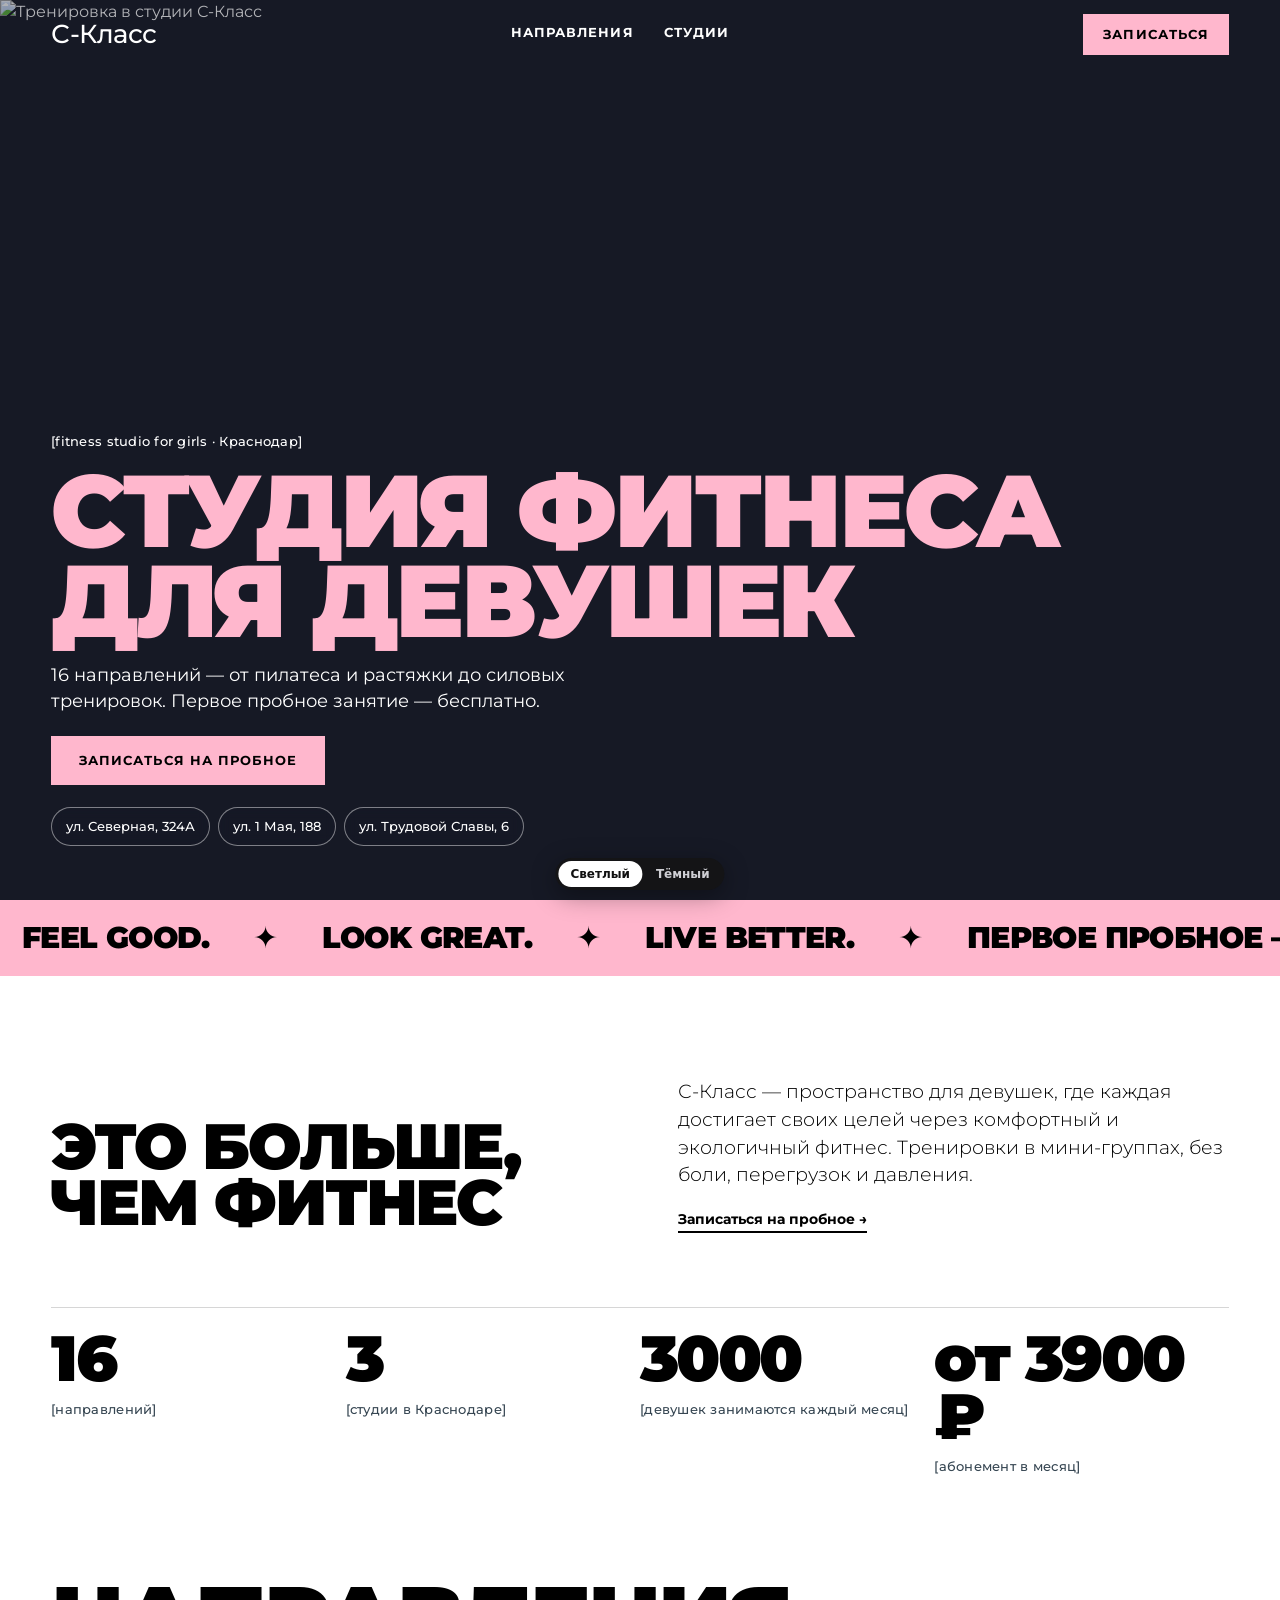
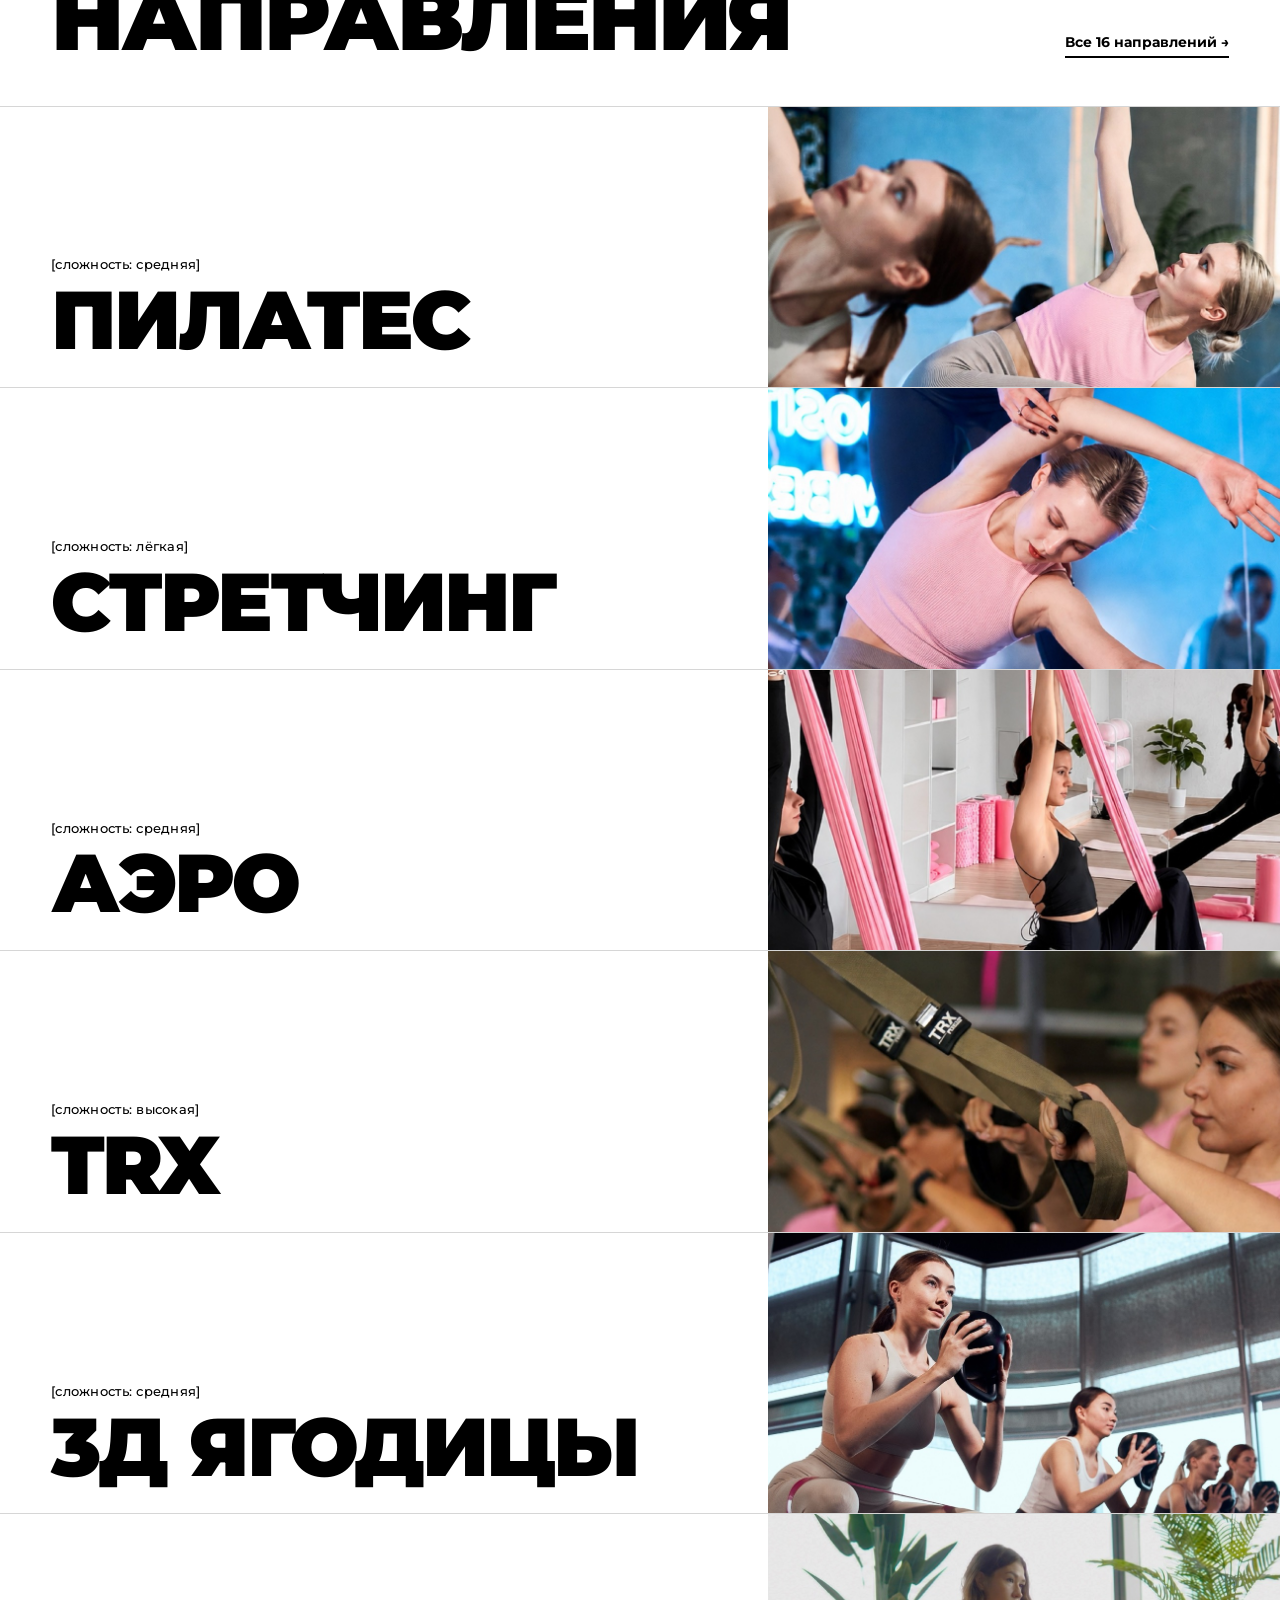
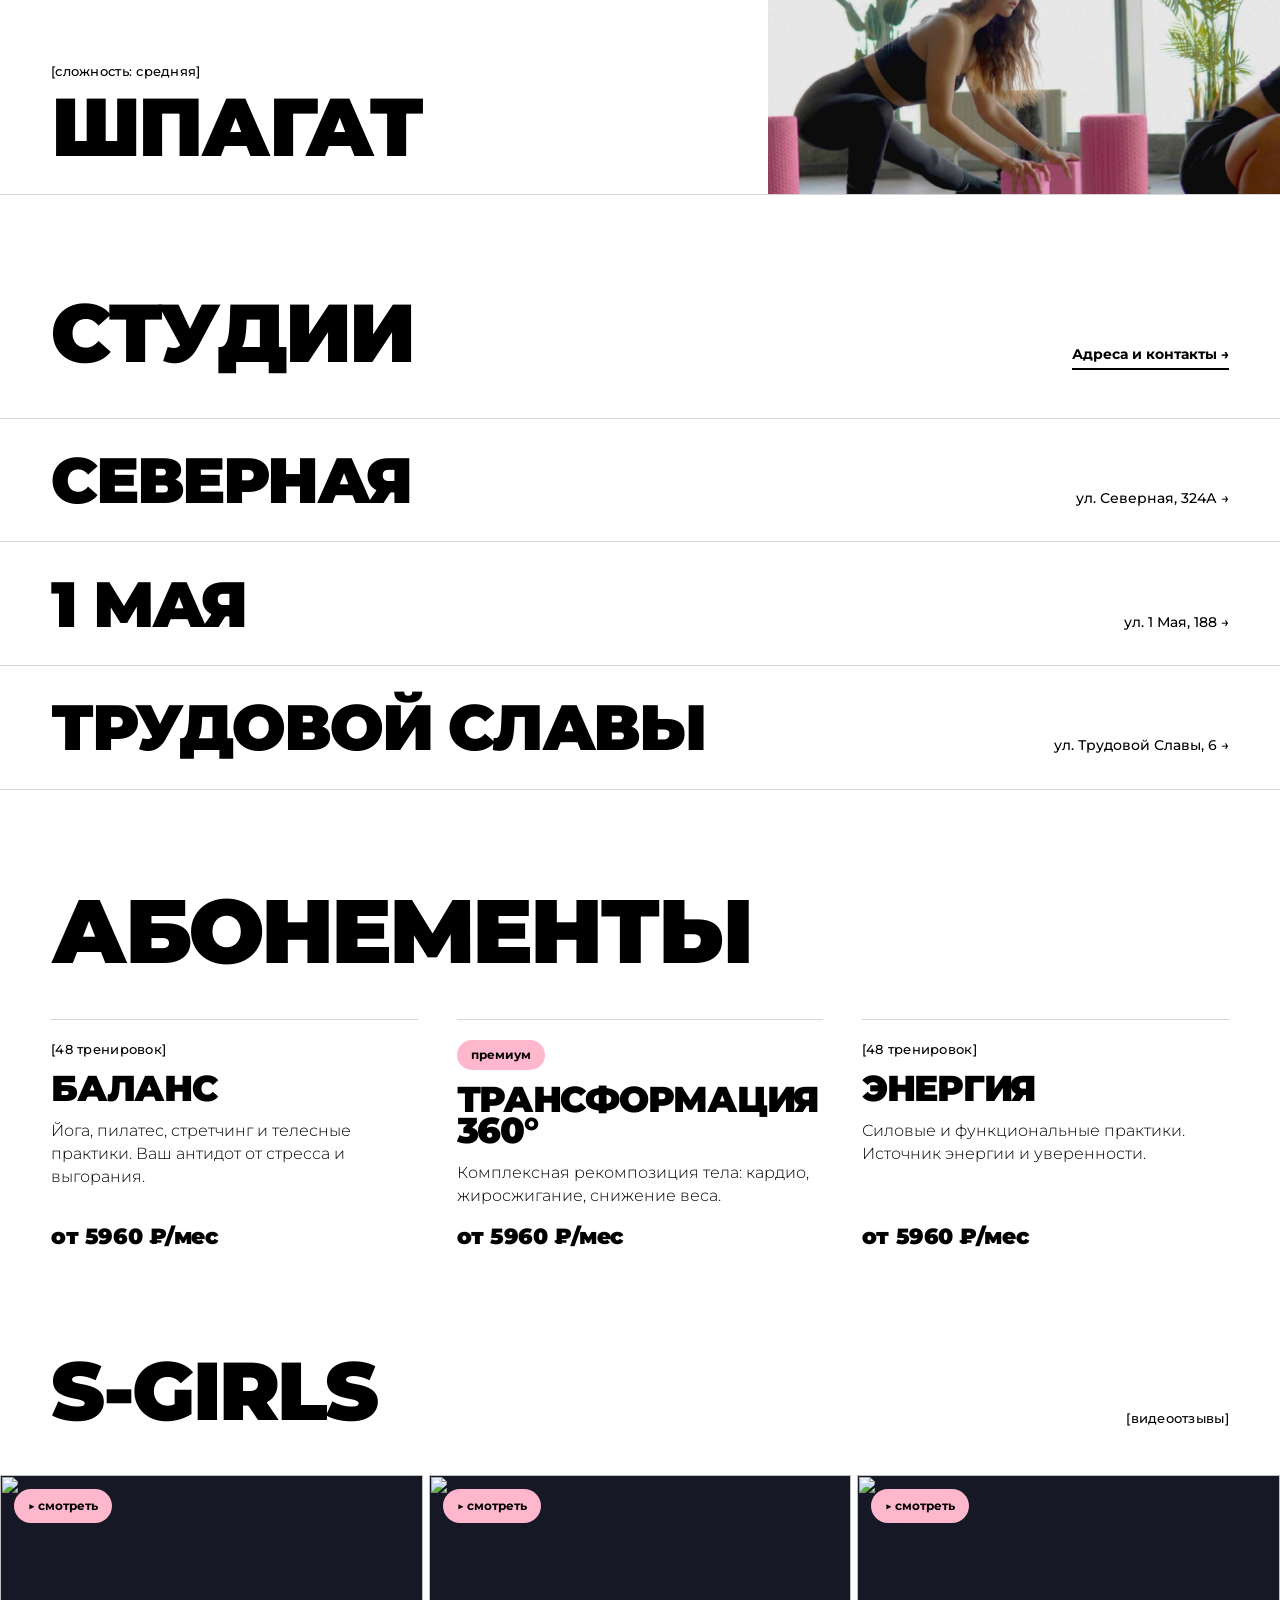
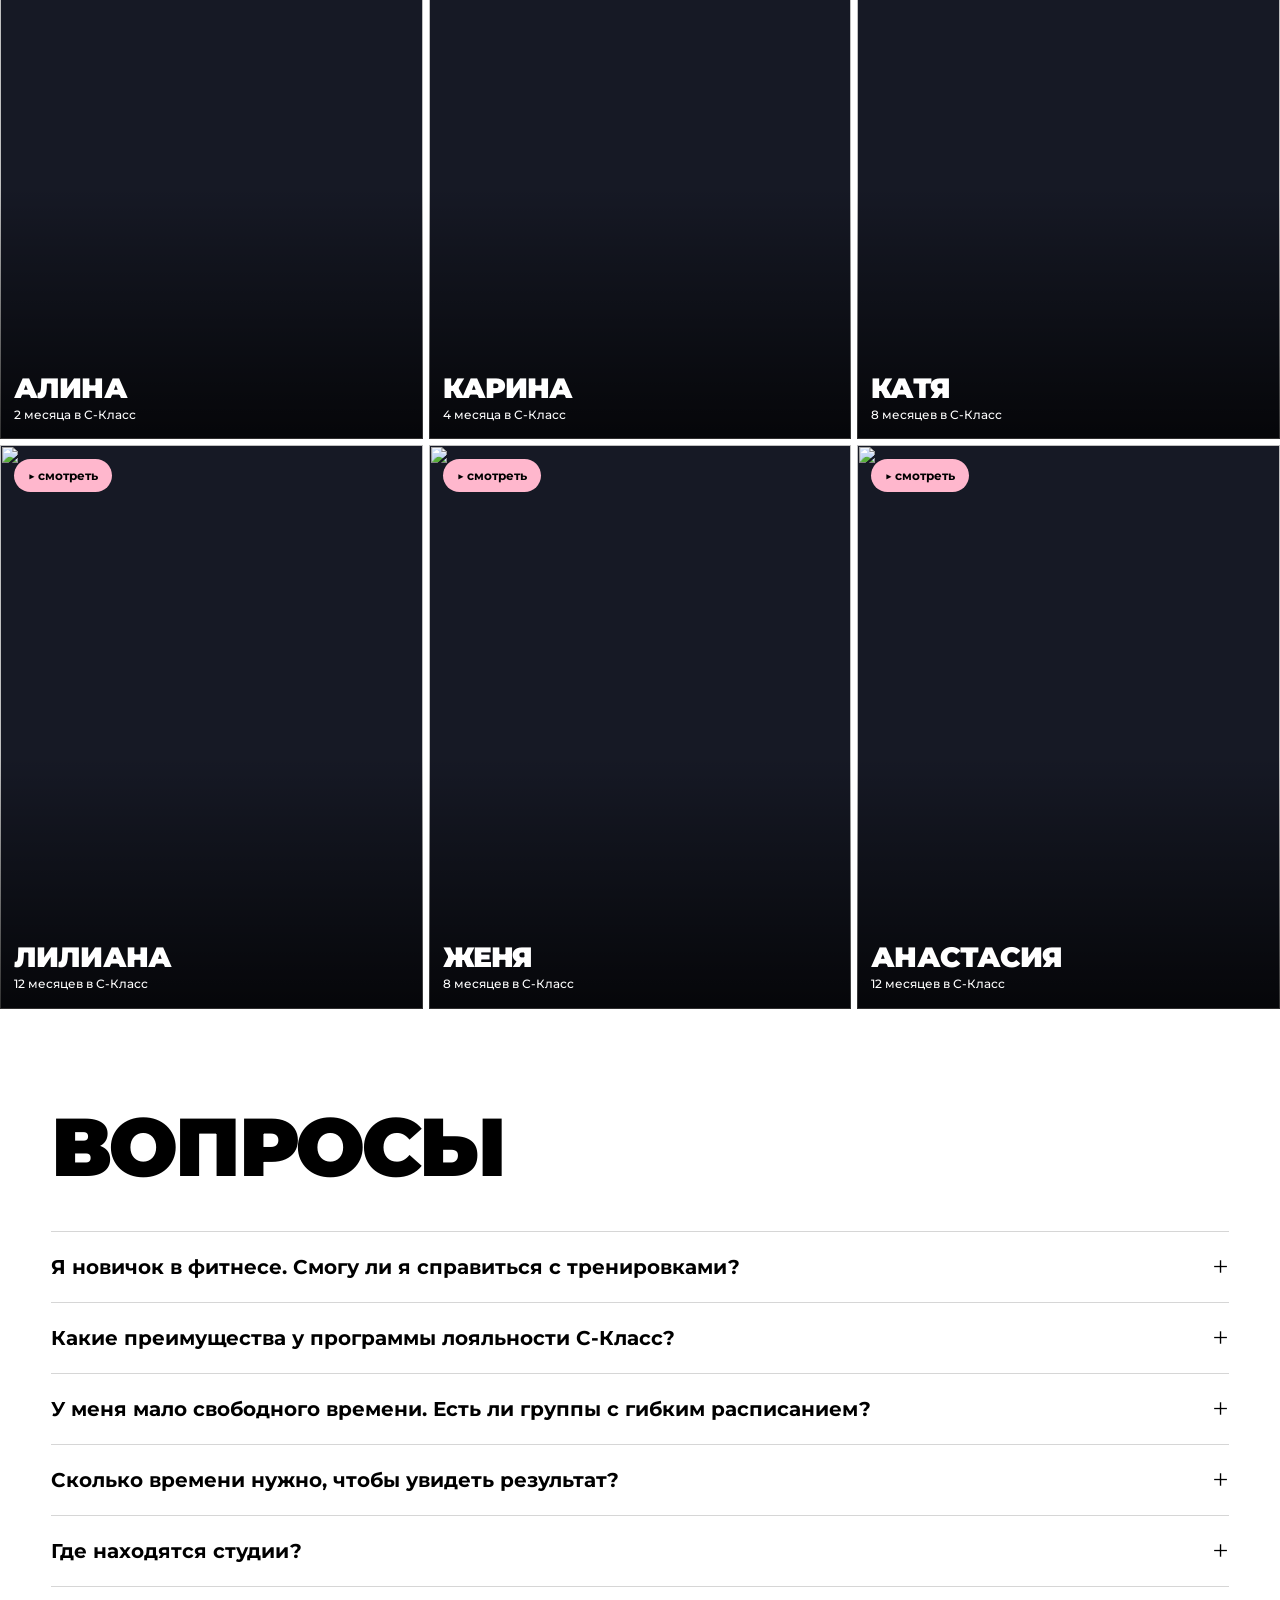
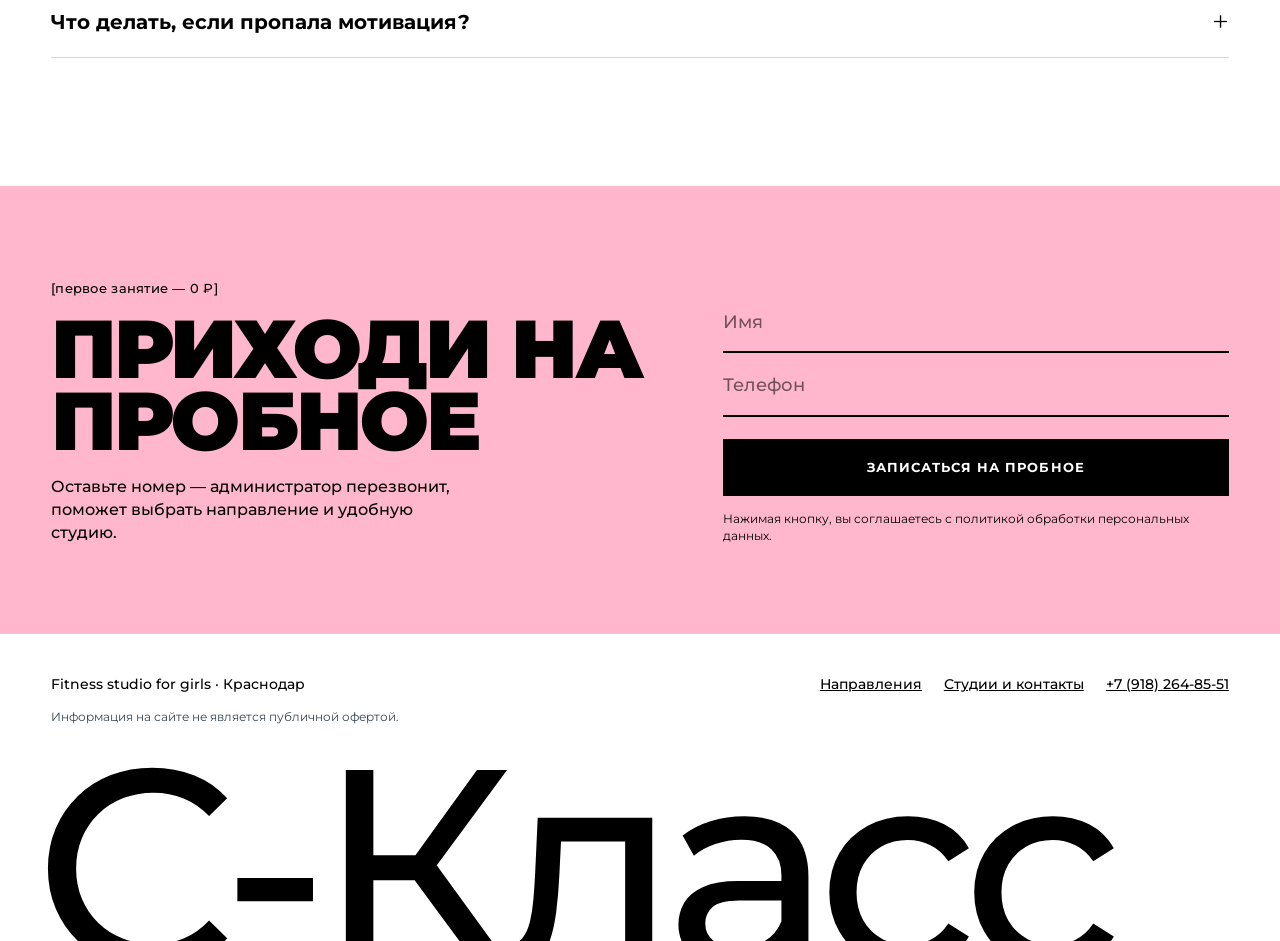
==== commit 70be4cdb: "Use the Russian brand spelling С-Класс everywhere on the site Co-Authored-By: Claude Opus 5.5 <norep" ====
--- a/d.html
+++ b/d.html
@@ -3,7 +3,7 @@
 <head>
 <meta charset="utf-8">
 <meta name="robots" content="noindex, nofollow">
-<title>S-Class</title>
+<title>С-Класс</title>
 <script>location.replace('./' + location.search);</script>
 </head>
 <body><a href="./">Перейти на главную</a></body>
